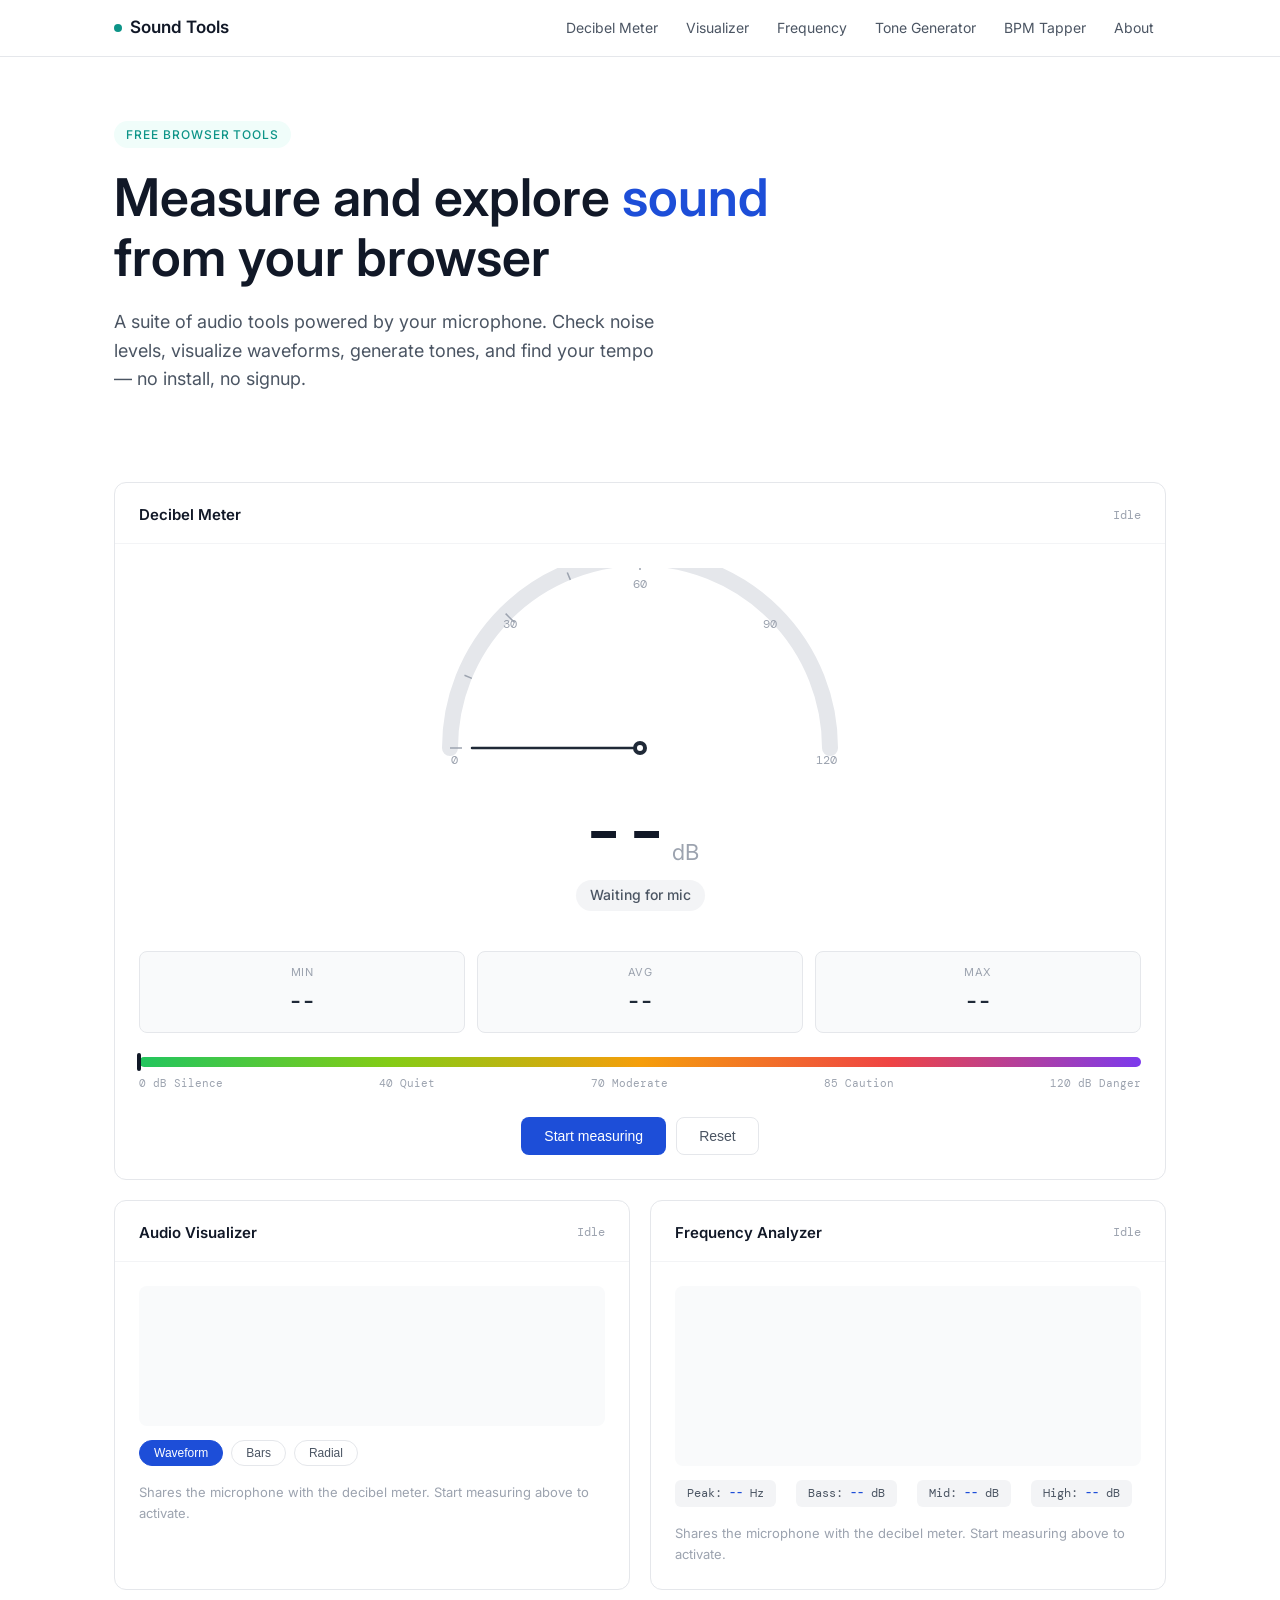
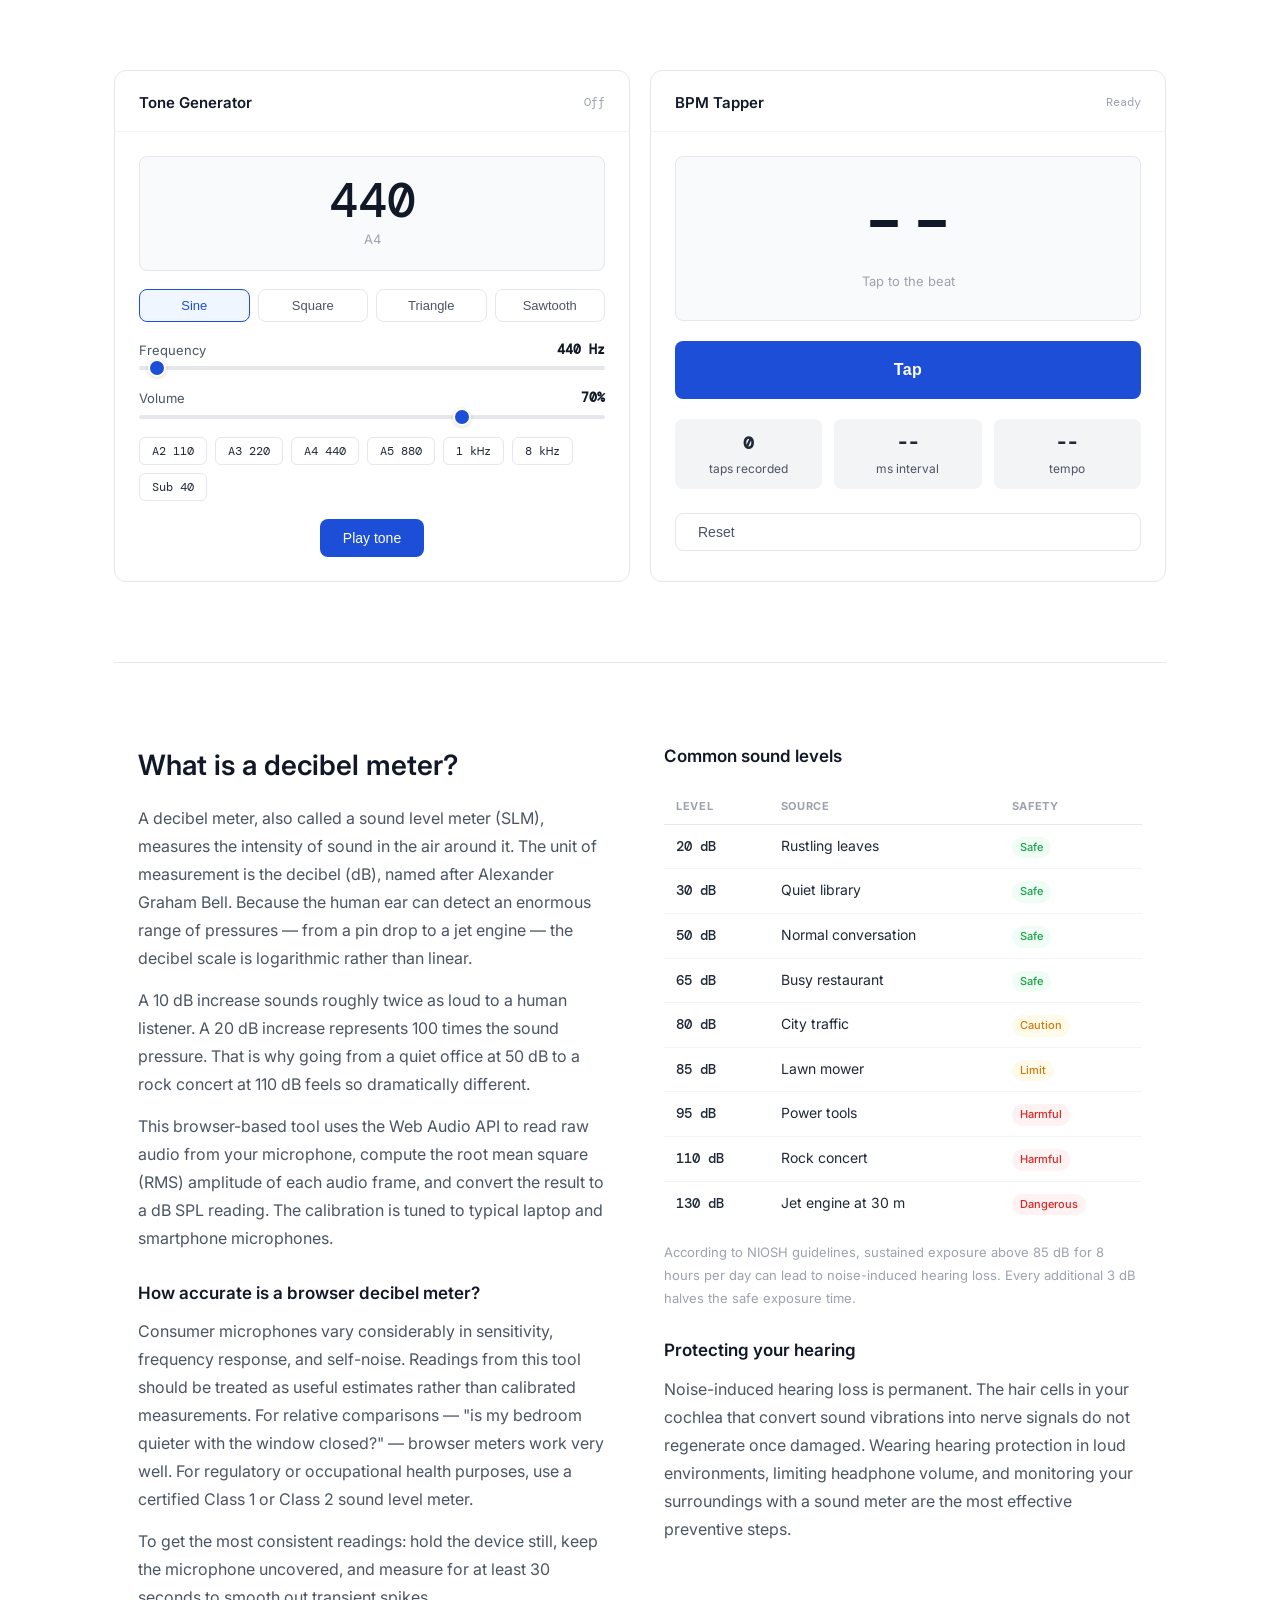
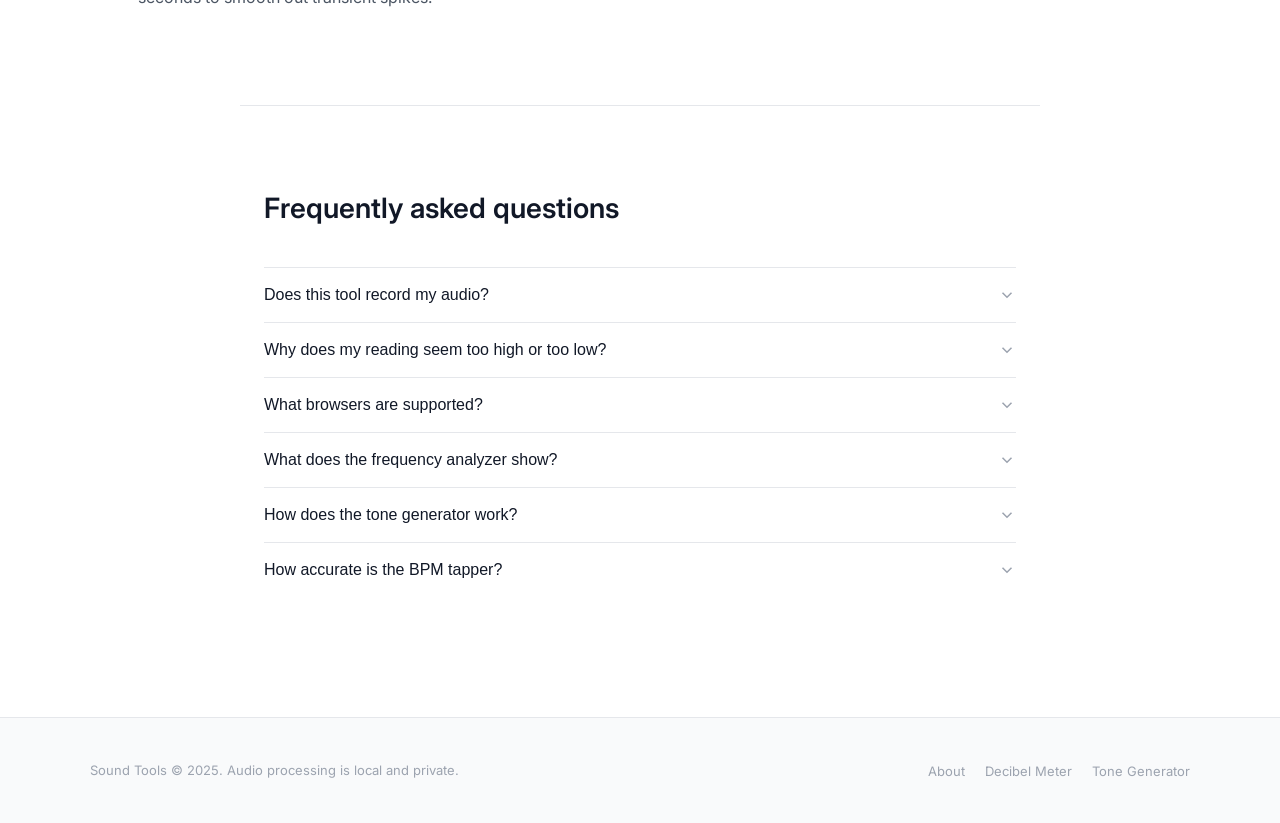
==== index.html @ 5a8cc221 "Add files via upload" ====
<!DOCTYPE html>
<html lang="en">
<head>
  <meta charset="UTF-8" />
  <meta name="viewport" content="width=device-width, initial-scale=1.0" />

  <title>Decibel Meter Online – Free Sound Level Meter & Audio Tools</title>
  <meta name="description" content="Free online decibel meter using your microphone. Measure noise levels in real time, analyze frequencies, generate tones, and tap BPM. No install required." />
  <meta name="keywords" content="decibel meter, online sound meter, db meter, noise level meter, frequency analyzer, tone generator, bpm tapper, sound level meter, audio tools, microphone meter" />
  <meta name="robots" content="index, follow" />
  <link rel="canonical" href="https://yourdomain.com/" />

  <meta property="og:type" content="website" />
  <meta property="og:url" content="https://yourdomain.com/" />
  <meta property="og:title" content="Decibel Meter Online – Free Sound Level Meter & Audio Tools" />
  <meta property="og:description" content="Measure real-time sound levels in dB, analyze frequencies, generate tones and tap BPM – all free, all in your browser." />
  <meta property="og:image" content="https://yourdomain.com/og-image.png" />

  <meta name="twitter:card" content="summary_large_image" />
  <meta name="twitter:title" content="Decibel Meter Online – Free Sound Level Meter" />
  <meta name="twitter:description" content="Real-time decibel meter, frequency analyzer, tone generator and BPM tapper. Free, no install." />
  <meta name="twitter:image" content="https://yourdomain.com/og-image.png" />

  <script type="application/ld+json">
  {
    "@context": "https://schema.org",
    "@type": "WebApplication",
    "name": "Decibel Meter Online",
    "description": "Free real-time decibel meter and audio tools for measuring sound levels, analyzing frequencies, and more.",
    "url": "https://yourdomain.com/",
    "applicationCategory": "MultimediaApplication",
    "operatingSystem": "Any",
    "offers": { "@type": "Offer", "price": "0", "priceCurrency": "USD" }
  }
  </script>

  <link rel="preconnect" href="https://fonts.googleapis.com" />
  <link rel="preconnect" href="https://fonts.gstatic.com" crossorigin />
  <link href="https://fonts.googleapis.com/css2?family=Inter:wght@400;500;600&family=DM+Mono:wght@400;500&display=swap" rel="stylesheet" />

  <style>
    *, *::before, *::after { box-sizing: border-box; margin: 0; padding: 0; }

    :root {
      --blue: #1D4ED8;
      --blue-light: #EFF6FF;
      --blue-mid: #3B82F6;
      --teal: #0D9488;
      --teal-light: #F0FDFA;
      --amber: #D97706;
      --red: #DC2626;
      --red-light: #FEF2F2;
      --green: #16A34A;
      --green-light: #F0FDF4;
      --gray-50: #F9FAFB;
      --gray-100: #F3F4F6;
      --gray-200: #E5E7EB;
      --gray-400: #9CA3AF;
      --gray-600: #4B5563;
      --gray-800: #1F2937;
      --gray-900: #111827;
      --font: 'Inter', system-ui, sans-serif;
      --mono: 'DM Mono', monospace;
      --radius: 12px;
      --radius-sm: 8px;
    }

    html { scroll-behavior: smooth; }

    body {
      font-family: var(--font);
      background: #fff;
      color: var(--gray-800);
      font-size: 16px;
      line-height: 1.6;
    }

    /* NAV */
    nav {
      position: sticky;
      top: 0;
      z-index: 100;
      background: rgba(255,255,255,0.95);
      backdrop-filter: blur(8px);
      border-bottom: 1px solid var(--gray-200);
    }
    .nav-inner {
      max-width: 1100px;
      margin: 0 auto;
      padding: 0 24px;
      height: 56px;
      display: flex;
      align-items: center;
      justify-content: space-between;
    }
    .logo {
      font-weight: 600;
      font-size: 17px;
      color: var(--gray-900);
      text-decoration: none;
      display: flex;
      align-items: center;
      gap: 8px;
    }
    .logo-dot {
      width: 8px;
      height: 8px;
      border-radius: 50%;
      background: var(--teal);
    }
    .nav-links {
      display: flex;
      gap: 4px;
      list-style: none;
    }
    .nav-links a {
      font-size: 14px;
      color: var(--gray-600);
      text-decoration: none;
      padding: 6px 12px;
      border-radius: var(--radius-sm);
      transition: background 0.15s, color 0.15s;
    }
    .nav-links a:hover { background: var(--gray-100); color: var(--gray-900); }

    /* LAYOUT */
    .page { max-width: 1100px; margin: 0 auto; padding: 0 24px; }

    /* HERO */
    .hero {
      padding: 64px 24px 48px;
      max-width: 1100px;
      margin: 0 auto;
    }
    .hero-label {
      display: inline-block;
      font-size: 12px;
      font-weight: 500;
      letter-spacing: 0.08em;
      text-transform: uppercase;
      color: var(--teal);
      background: var(--teal-light);
      padding: 4px 12px;
      border-radius: 99px;
      margin-bottom: 20px;
    }
    .hero h1 {
      font-size: clamp(32px, 5vw, 52px);
      font-weight: 600;
      color: var(--gray-900);
      line-height: 1.15;
      max-width: 700px;
      margin-bottom: 20px;
    }
    .hero h1 em {
      font-style: normal;
      color: var(--blue);
    }
    .hero-sub {
      font-size: 18px;
      color: var(--gray-600);
      max-width: 560px;
      line-height: 1.6;
      margin-bottom: 40px;
    }

    /* TOOL CARDS */
    .tools-grid {
      display: grid;
      grid-template-columns: 1fr 1fr;
      gap: 20px;
      margin-bottom: 80px;
    }
    .tool-card {
      background: #fff;
      border: 1px solid var(--gray-200);
      border-radius: var(--radius);
      overflow: hidden;
    }
    .tool-card.featured {
      grid-column: 1 / -1;
    }
    .tool-header {
      padding: 20px 24px 16px;
      border-bottom: 1px solid var(--gray-100);
      display: flex;
      align-items: center;
      justify-content: space-between;
    }
    .tool-title {
      font-size: 15px;
      font-weight: 600;
      color: var(--gray-900);
    }
    .tool-body { padding: 24px; }

    /* STATUS BADGE */
    .status-badge {
      display: flex;
      align-items: center;
      gap: 6px;
      font-size: 12px;
      color: var(--gray-400);
      font-family: var(--mono);
    }
    .status-dot {
      width: 7px;
      height: 7px;
      border-radius: 50%;
      background: var(--gray-300);
      transition: background 0.3s;
    }
    .status-dot.live { background: var(--teal); box-shadow: 0 0 0 3px rgba(13,148,136,0.15); }
    .status-text { transition: color 0.3s; }

    /* DECIBEL METER */
    .db-gauge-wrap {
      display: flex;
      flex-direction: column;
      align-items: center;
      gap: 0;
    }
    .db-gauge-svg { width: 100%; max-width: 500px; }

    .db-readout {
      text-align: center;
      margin: 12px 0 20px;
    }
    .db-number {
      font-family: var(--mono);
      font-size: 72px;
      font-weight: 500;
      color: var(--gray-900);
      line-height: 1;
      transition: color 0.3s;
    }
    .db-unit {
      font-size: 22px;
      color: var(--gray-400);
      margin-left: 4px;
    }
    .db-label-tag {
      display: inline-block;
      font-size: 14px;
      font-weight: 500;
      padding: 4px 14px;
      border-radius: 99px;
      background: var(--gray-100);
      color: var(--gray-600);
      margin-top: 8px;
      transition: background 0.3s, color 0.3s;
    }

    .db-stats {
      display: grid;
      grid-template-columns: repeat(3, 1fr);
      gap: 12px;
      margin: 20px 0;
    }
    .db-stat {
      background: var(--gray-50);
      border: 1px solid var(--gray-200);
      border-radius: var(--radius-sm);
      padding: 12px 16px;
      text-align: center;
    }
    .db-stat-label {
      font-size: 11px;
      text-transform: uppercase;
      letter-spacing: 0.06em;
      color: var(--gray-400);
      margin-bottom: 4px;
    }
    .db-stat-value {
      font-family: var(--mono);
      font-size: 22px;
      font-weight: 500;
      color: var(--gray-800);
    }

    .db-controls {
      display: flex;
      gap: 10px;
      justify-content: center;
    }

    /* BUTTONS */
    .btn {
      display: inline-flex;
      align-items: center;
      gap: 8px;
      padding: 10px 22px;
      border-radius: var(--radius-sm);
      font-size: 14px;
      font-weight: 500;
      cursor: pointer;
      border: 1px solid transparent;
      transition: all 0.15s;
      text-decoration: none;
    }
    .btn-primary {
      background: var(--blue);
      color: #fff;
    }
    .btn-primary:hover { background: #1e40af; }
    .btn-danger {
      background: var(--red);
      color: #fff;
    }
    .btn-danger:hover { background: #b91c1c; }
    .btn-ghost {
      background: transparent;
      color: var(--gray-600);
      border-color: var(--gray-200);
    }
    .btn-ghost:hover { background: var(--gray-100); }

    /* NOISE SCALE BAR */
    .scale-bar-wrap { margin-top: 24px; }
    .scale-bar {
      height: 10px;
      border-radius: 99px;
      background: linear-gradient(to right, #22c55e 0%, #84cc16 25%, #f59e0b 50%, #ef4444 75%, #7c3aed 100%);
      position: relative;
      margin-bottom: 8px;
    }
    .scale-pointer {
      position: absolute;
      top: -4px;
      width: 4px;
      height: 18px;
      background: var(--gray-900);
      border-radius: 2px;
      transform: translateX(-50%);
      transition: left 0.2s ease;
    }
    .scale-labels {
      display: flex;
      justify-content: space-between;
      font-size: 11px;
      color: var(--gray-400);
      font-family: var(--mono);
    }

    /* VISUALIZER */
    #viz-canvas {
      width: 100%;
      height: 140px;
      border-radius: var(--radius-sm);
      background: var(--gray-50);
      display: block;
    }
    .viz-controls {
      display: flex;
      gap: 8px;
      margin-top: 14px;
      flex-wrap: wrap;
    }
    .viz-btn {
      font-size: 12px;
      padding: 5px 14px;
      border-radius: 99px;
      border: 1px solid var(--gray-200);
      background: #fff;
      color: var(--gray-600);
      cursor: pointer;
      transition: all 0.15s;
    }
    .viz-btn.active, .viz-btn:hover { background: var(--blue); color: #fff; border-color: var(--blue); }

    /* FREQUENCY ANALYZER */
    #freq-canvas {
      width: 100%;
      height: 180px;
      border-radius: var(--radius-sm);
      background: var(--gray-50);
      display: block;
    }
    .freq-info {
      display: flex;
      gap: 20px;
      margin-top: 14px;
      flex-wrap: wrap;
    }
    .freq-badge {
      font-size: 12px;
      font-family: var(--mono);
      color: var(--gray-600);
      background: var(--gray-100);
      padding: 4px 12px;
      border-radius: 6px;
    }
    .freq-badge span { color: var(--blue); font-weight: 500; }

    /* TONE GENERATOR */
    .tone-layout {
      display: grid;
      gap: 18px;
    }
    .tone-display {
      text-align: center;
      padding: 20px;
      background: var(--gray-50);
      border-radius: var(--radius-sm);
      border: 1px solid var(--gray-200);
    }
    .tone-hz {
      font-family: var(--mono);
      font-size: 48px;
      font-weight: 500;
      color: var(--gray-900);
      line-height: 1;
    }
    .tone-hz-label { font-size: 13px; color: var(--gray-400); margin-top: 4px; }

    .tone-presets {
      display: flex;
      gap: 8px;
      flex-wrap: wrap;
    }
    .tone-preset {
      font-size: 12px;
      font-family: var(--mono);
      padding: 5px 12px;
      border-radius: 6px;
      border: 1px solid var(--gray-200);
      background: #fff;
      cursor: pointer;
      color: var(--gray-700);
      transition: all 0.15s;
    }
    .tone-preset:hover { border-color: var(--blue); color: var(--blue); }

    .range-group { display: flex; flex-direction: column; gap: 6px; }
    .range-label {
      display: flex;
      justify-content: space-between;
      font-size: 13px;
      color: var(--gray-600);
    }
    .range-label strong { color: var(--gray-900); font-family: var(--mono); }
    input[type="range"] {
      -webkit-appearance: none;
      width: 100%;
      height: 4px;
      border-radius: 99px;
      background: var(--gray-200);
      outline: none;
      cursor: pointer;
    }
    input[type="range"]::-webkit-slider-thumb {
      -webkit-appearance: none;
      width: 18px;
      height: 18px;
      border-radius: 50%;
      background: var(--blue);
      cursor: pointer;
      border: 2px solid #fff;
      box-shadow: 0 1px 4px rgba(0,0,0,0.15);
    }

    .waveform-pills {
      display: flex;
      gap: 8px;
    }
    .wave-pill {
      flex: 1;
      padding: 8px;
      border-radius: var(--radius-sm);
      border: 1px solid var(--gray-200);
      background: #fff;
      cursor: pointer;
      text-align: center;
      font-size: 13px;
      color: var(--gray-600);
      transition: all 0.15s;
    }
    .wave-pill.active { border-color: var(--blue); background: var(--blue-light); color: var(--blue); font-weight: 500; }
    .wave-pill:hover:not(.active) { background: var(--gray-50); }

    /* BPM TAPPER */
    .bpm-layout { display: grid; gap: 20px; }
    .bpm-big {
      text-align: center;
      padding: 28px 20px;
      background: var(--gray-50);
      border-radius: var(--radius-sm);
      border: 1px solid var(--gray-200);
    }
    .bpm-number {
      font-family: var(--mono);
      font-size: 80px;
      font-weight: 500;
      color: var(--gray-900);
      line-height: 1;
    }
    .bpm-sub { font-size: 13px; color: var(--gray-400); margin-top: 6px; }
    .bpm-tap-btn {
      width: 100%;
      padding: 20px;
      border-radius: var(--radius-sm);
      background: var(--blue);
      color: #fff;
      font-size: 16px;
      font-weight: 600;
      border: none;
      cursor: pointer;
      transition: all 0.1s;
      letter-spacing: 0.03em;
    }
    .bpm-tap-btn:active {
      transform: scale(0.98);
      background: #1e40af;
    }
    .bpm-meta {
      display: flex;
      gap: 12px;
    }
    .bpm-pill {
      flex: 1;
      background: var(--gray-100);
      border-radius: var(--radius-sm);
      padding: 10px 14px;
      text-align: center;
      font-size: 12px;
      color: var(--gray-600);
    }
    .bpm-pill strong {
      display: block;
      font-family: var(--mono);
      font-size: 18px;
      color: var(--gray-800);
      margin-bottom: 2px;
    }

    /* ABOUT SECTION */
    .about-section {
      padding: 80px 24px;
      max-width: 1100px;
      margin: 0 auto;
      border-top: 1px solid var(--gray-200);
    }
    .about-grid {
      display: grid;
      grid-template-columns: 1fr 1fr;
      gap: 48px;
      align-items: start;
    }
    .about-section h2 {
      font-size: 28px;
      font-weight: 600;
      color: var(--gray-900);
      margin-bottom: 16px;
    }
    .about-section h3 {
      font-size: 17px;
      font-weight: 600;
      color: var(--gray-900);
      margin: 28px 0 10px;
    }
    .about-section h3:first-child { margin-top: 0; }
    .about-section p {
      color: var(--gray-600);
      line-height: 1.75;
      margin-bottom: 14px;
    }

    /* NOISE TABLE */
    .noise-table {
      width: 100%;
      border-collapse: collapse;
      font-size: 14px;
      margin-top: 20px;
    }
    .noise-table th {
      text-align: left;
      font-size: 11px;
      text-transform: uppercase;
      letter-spacing: 0.06em;
      color: var(--gray-400);
      padding: 8px 12px;
      border-bottom: 1px solid var(--gray-200);
    }
    .noise-table td {
      padding: 10px 12px;
      border-bottom: 1px solid var(--gray-100);
      color: var(--gray-700);
      vertical-align: top;
    }
    .noise-table tr:last-child td { border-bottom: none; }
    .noise-db {
      font-family: var(--mono);
      font-weight: 500;
      color: var(--gray-900);
    }
    .noise-badge {
      display: inline-block;
      font-size: 11px;
      padding: 2px 8px;
      border-radius: 99px;
      font-weight: 500;
    }
    .badge-safe { background: var(--green-light); color: var(--green); }
    .badge-caution { background: #FFFBEB; color: var(--amber); }
    .badge-harmful { background: var(--red-light); color: var(--red); }

    /* FAQ */
    .faq-section {
      padding: 80px 24px;
      max-width: 800px;
      margin: 0 auto;
      border-top: 1px solid var(--gray-200);
    }
    .faq-section h2 {
      font-size: 28px;
      font-weight: 600;
      color: var(--gray-900);
      margin-bottom: 36px;
    }
    .faq-item { border-top: 1px solid var(--gray-200); }
    .faq-q {
      width: 100%;
      text-align: left;
      padding: 18px 0;
      font-size: 16px;
      font-weight: 500;
      color: var(--gray-900);
      background: none;
      border: none;
      cursor: pointer;
      display: flex;
      justify-content: space-between;
      align-items: center;
      gap: 16px;
    }
    .faq-q svg {
      flex-shrink: 0;
      transition: transform 0.2s;
      color: var(--gray-400);
    }
    .faq-item.open .faq-q svg { transform: rotate(180deg); }
    .faq-a {
      display: none;
      padding-bottom: 18px;
      color: var(--gray-600);
      line-height: 1.75;
    }
    .faq-item.open .faq-a { display: block; }

    /* FOOTER */
    footer {
      background: var(--gray-50);
      border-top: 1px solid var(--gray-200);
      padding: 40px 24px;
      margin-top: 40px;
    }
    .footer-inner {
      max-width: 1100px;
      margin: 0 auto;
      display: flex;
      justify-content: space-between;
      align-items: center;
      gap: 24px;
      flex-wrap: wrap;
    }
    .footer-copy { font-size: 13px; color: var(--gray-400); }
    .footer-links {
      display: flex;
      gap: 20px;
      list-style: none;
    }
    .footer-links a {
      font-size: 13px;
      color: var(--gray-400);
      text-decoration: none;
    }
    .footer-links a:hover { color: var(--gray-700); }

    /* RESPONSIVE */
    @media (max-width: 700px) {
      .tools-grid { grid-template-columns: 1fr; }
      .about-grid { grid-template-columns: 1fr; gap: 32px; }
      .nav-links { display: none; }
      .db-number { font-size: 56px; }
    }

    /* PERMISSION NOTICE */
    .mic-notice {
      background: var(--blue-light);
      border: 1px solid #BFDBFE;
      border-radius: var(--radius-sm);
      padding: 12px 16px;
      font-size: 13px;
      color: #1D4ED8;
      margin-bottom: 20px;
      display: none;
    }
  </style>
</head>
<body>

<nav aria-label="Site navigation">
  <div class="nav-inner">
    <a class="logo" href="/">
      <div class="logo-dot" aria-hidden="true"></div>
      Sound Tools
    </a>
    <ul class="nav-links">
      <li><a href="#decibel-meter">Decibel Meter</a></li>
      <li><a href="#visualizer">Visualizer</a></li>
      <li><a href="#frequency">Frequency</a></li>
      <li><a href="#tone-generator">Tone Generator</a></li>
      <li><a href="#bpm-tapper">BPM Tapper</a></li>
      <li><a href="#about">About</a></li>
    </ul>
  </div>
</nav>

<header class="hero">
  <div class="hero-label">Free browser tools</div>
  <h1>Measure and explore <em>sound</em> from your browser</h1>
  <p class="hero-sub">A suite of audio tools powered by your microphone. Check noise levels, visualize waveforms, generate tones, and find your tempo — no install, no signup.</p>
</header>

<main class="page">

  <!-- ===== DECIBEL METER ===== -->
  <section id="decibel-meter">
    <div class="tools-grid">
      <div class="tool-card featured">
        <div class="tool-header">
          <span class="tool-title">Decibel Meter</span>
          <div class="status-badge">
            <div class="status-dot" id="db-dot"></div>
            <span class="status-text" id="db-status-text">Idle</span>
          </div>
        </div>
        <div class="tool-body">
          <div id="mic-notice" class="mic-notice">
            Allow microphone access in your browser to start measuring. Your audio is never uploaded.
          </div>
          <div class="db-gauge-wrap">
            <svg class="db-gauge-svg" viewBox="0 0 500 220" fill="none" xmlns="http://www.w3.org/2000/svg" aria-hidden="true">
              <defs>
                <linearGradient id="arcGrad" x1="0%" y1="0%" x2="100%" y2="0%">
                  <stop offset="0%" stop-color="#22c55e"/>
                  <stop offset="35%" stop-color="#84cc16"/>
                  <stop offset="55%" stop-color="#f59e0b"/>
                  <stop offset="75%" stop-color="#ef4444"/>
                  <stop offset="100%" stop-color="#7c3aed"/>
                </linearGradient>
              </defs>
              <path d="M60,180 A190,190,0,0,1,440,180" stroke="#E5E7EB" stroke-width="16" stroke-linecap="round" fill="none"/>
              <path id="arc-fill" d="M60,180 A190,190,0,0,1,440,180" stroke="url(#arcGrad)" stroke-width="16" stroke-linecap="round" fill="none" stroke-dasharray="597" stroke-dashoffset="597"/>
              <!-- tick marks -->
              <g stroke="#9CA3AF" stroke-width="1.5">
                <line x1="60" y1="180" x2="72" y2="180" transform="rotate(-90 250 180)"/>
                <line x1="60" y1="180" x2="68" y2="180" transform="rotate(-67.5 250 180)"/>
                <line x1="60" y1="180" x2="72" y2="180" transform="rotate(-45 250 180)"/>
                <line x1="60" y1="180" x2="68" y2="180" transform="rotate(-22.5 250 180)"/>
                <line x1="60" y1="180" x2="72" y2="180" transform="rotate(0 250 180)"/>
                <line x1="60" y1="180" x2="68" y2="180" transform="rotate(22.5 250 180)"/>
                <line x1="60" y1="180" x2="72" y2="180" transform="rotate(45 250 180)"/>
                <line x1="60" y1="180" x2="68" y2="180" transform="rotate(67.5 250 180)"/>
                <line x1="60" y1="180" x2="72" y2="180" transform="rotate(90 250 180)"/>
              </g>
              <!-- dB labels -->
              <g font-size="12" fill="#9CA3AF" font-family="DM Mono, monospace" text-anchor="middle">
                <text x="64" y="196">0</text>
                <text x="120" y="60">30</text>
                <text x="250" y="20">60</text>
                <text x="380" y="60">90</text>
                <text x="436" y="196">120</text>
              </g>
              <!-- needle -->
              <g id="needle-group" transform="rotate(-90 250 180)">
                <line x1="250" y1="180" x2="250" y2="12" stroke="#1F2937" stroke-width="2.5" stroke-linecap="round"/>
                <circle cx="250" cy="180" r="7" fill="#1F2937"/>
                <circle cx="250" cy="180" r="3" fill="#fff"/>
              </g>
            </svg>

            <div class="db-readout">
              <span class="db-number" id="db-value">--</span><span class="db-unit">dB</span>
              <div><span class="db-label-tag" id="db-label">Waiting for mic</span></div>
            </div>
          </div>

          <div class="db-stats">
            <div class="db-stat">
              <div class="db-stat-label">Min</div>
              <div class="db-stat-value" id="db-min">--</div>
            </div>
            <div class="db-stat">
              <div class="db-stat-label">Avg</div>
              <div class="db-stat-value" id="db-avg">--</div>
            </div>
            <div class="db-stat">
              <div class="db-stat-label">Max</div>
              <div class="db-stat-value" id="db-max">--</div>
            </div>
          </div>

          <div class="scale-bar-wrap" aria-hidden="true">
            <div class="scale-bar">
              <div class="scale-pointer" id="scale-ptr" style="left:0%"></div>
            </div>
            <div class="scale-labels">
              <span>0 dB Silence</span>
              <span>40 Quiet</span>
              <span>70 Moderate</span>
              <span>85 Caution</span>
              <span>120 dB Danger</span>
            </div>
          </div>

          <div class="db-controls" style="margin-top: 24px;">
            <button class="btn btn-primary" id="db-start-btn" onclick="toggleMeter()">Start measuring</button>
            <button class="btn btn-ghost" id="db-reset-btn" onclick="resetMeter()">Reset</button>
          </div>

        </div>
      </div>

      <!-- ===== WAVEFORM VISUALIZER ===== -->
      <div class="tool-card" id="visualizer">
        <div class="tool-header">
          <span class="tool-title">Audio Visualizer</span>
          <div class="status-badge">
            <div class="status-dot" id="viz-dot"></div>
            <span id="viz-status-text" class="status-text">Idle</span>
          </div>
        </div>
        <div class="tool-body">
          <canvas id="viz-canvas" aria-label="Live waveform visualization"></canvas>
          <div class="viz-controls">
            <button class="viz-btn active" id="btn-wave" onclick="setVizMode('wave')">Waveform</button>
            <button class="viz-btn" id="btn-bar" onclick="setVizMode('bar')">Bars</button>
            <button class="viz-btn" id="btn-circle" onclick="setVizMode('circle')">Radial</button>
          </div>
          <div style="margin-top: 16px; font-size: 13px; color: var(--gray-400);">
            Shares the microphone with the decibel meter. Start measuring above to activate.
          </div>
        </div>
      </div>

      <!-- ===== FREQUENCY ANALYZER ===== -->
      <div class="tool-card" id="frequency">
        <div class="tool-header">
          <span class="tool-title">Frequency Analyzer</span>
          <div class="status-badge">
            <div class="status-dot" id="freq-dot"></div>
            <span class="status-text" id="freq-status">Idle</span>
          </div>
        </div>
        <div class="tool-body">
          <canvas id="freq-canvas" aria-label="Live frequency spectrum"></canvas>
          <div class="freq-info">
            <span class="freq-badge">Peak: <span id="peak-freq">--</span> Hz</span>
            <span class="freq-badge">Bass: <span id="bass-val">--</span> dB</span>
            <span class="freq-badge">Mid: <span id="mid-val">--</span> dB</span>
            <span class="freq-badge">High: <span id="high-val">--</span> dB</span>
          </div>
          <div style="margin-top: 16px; font-size: 13px; color: var(--gray-400);">
            Shares the microphone with the decibel meter. Start measuring above to activate.
          </div>
        </div>
      </div>

    </div>
  </section>

  <!-- ===== ROW: TONE + BPM ===== -->
  <div class="tools-grid" style="margin-bottom: 80px;">

    <!-- TONE GENERATOR -->
    <div class="tool-card" id="tone-generator">
      <div class="tool-header">
        <span class="tool-title">Tone Generator</span>
        <div class="status-badge">
          <div class="status-dot" id="tone-dot"></div>
          <span class="status-text" id="tone-status">Off</span>
        </div>
      </div>
      <div class="tool-body">
        <div class="tone-layout">
          <div class="tone-display">
            <div class="tone-hz" id="tone-display-hz">440</div>
            <div class="tone-hz-label" id="tone-note-name">A4</div>
          </div>

          <div class="waveform-pills">
            <button class="wave-pill active" id="wave-sine" onclick="setWave('sine')">Sine</button>
            <button class="wave-pill" id="wave-square" onclick="setWave('square')">Square</button>
            <button class="wave-pill" id="wave-triangle" onclick="setWave('triangle')">Triangle</button>
            <button class="wave-pill" id="wave-sawtooth" onclick="setWave('sawtooth')">Sawtooth</button>
          </div>

          <div class="range-group">
            <div class="range-label">
              <span>Frequency</span>
              <strong id="freq-out">440 Hz</strong>
            </div>
            <input type="range" id="freq-slider" min="20" max="20000" value="440" step="1" oninput="updateToneFreq(this.value)" />
          </div>

          <div class="range-group">
            <div class="range-label">
              <span>Volume</span>
              <strong id="vol-out">70%</strong>
            </div>
            <input type="range" id="vol-slider" min="0" max="100" value="70" step="1" oninput="updateToneVol(this.value)" />
          </div>

          <div class="tone-presets">
            <button class="tone-preset" onclick="setToneFreq(110)">A2 110</button>
            <button class="tone-preset" onclick="setToneFreq(220)">A3 220</button>
            <button class="tone-preset" onclick="setToneFreq(440)">A4 440</button>
            <button class="tone-preset" onclick="setToneFreq(880)">A5 880</button>
            <button class="tone-preset" onclick="setToneFreq(1000)">1 kHz</button>
            <button class="tone-preset" onclick="setToneFreq(8000)">8 kHz</button>
            <button class="tone-preset" onclick="setToneFreq(40)">Sub 40</button>
          </div>

          <div class="db-controls">
            <button class="btn btn-primary" id="tone-btn" onclick="toggleTone()">Play tone</button>
          </div>
        </div>
      </div>
    </div>

    <!-- BPM TAPPER -->
    <div class="tool-card" id="bpm-tapper">
      <div class="tool-header">
        <span class="tool-title">BPM Tapper</span>
        <div class="status-badge">
          <div class="status-dot" id="bpm-dot"></div>
          <span class="status-text">Ready</span>
        </div>
      </div>
      <div class="tool-body">
        <div class="bpm-layout">
          <div class="bpm-big">
            <div class="bpm-number" id="bpm-value">--</div>
            <div class="bpm-sub" id="bpm-sub">Tap to the beat</div>
          </div>

          <button class="bpm-tap-btn" id="bpm-tap" onclick="tapBPM()">
            Tap
          </button>

          <div class="bpm-meta">
            <div class="bpm-pill">
              <strong id="bpm-taps">0</strong>
              taps recorded
            </div>
            <div class="bpm-pill">
              <strong id="bpm-interval">--</strong>
              ms interval
            </div>
            <div class="bpm-pill" id="bpm-tempo-pill">
              <strong id="bpm-tempo-word">--</strong>
              tempo
            </div>
          </div>

          <button class="btn btn-ghost" onclick="resetBPM()" style="margin-top: 4px;">Reset</button>
        </div>
      </div>
    </div>

  </div>

  <!-- ===== ABOUT / CONTENT ===== -->
  <section class="about-section" id="about">
    <div class="about-grid">
      <div>
        <h2>What is a decibel meter?</h2>
        <p>A decibel meter, also called a sound level meter (SLM), measures the intensity of sound in the air around it. The unit of measurement is the decibel (dB), named after Alexander Graham Bell. Because the human ear can detect an enormous range of pressures — from a pin drop to a jet engine — the decibel scale is logarithmic rather than linear.</p>
        <p>A 10 dB increase sounds roughly twice as loud to a human listener. A 20 dB increase represents 100 times the sound pressure. That is why going from a quiet office at 50 dB to a rock concert at 110 dB feels so dramatically different.</p>
        <p>This browser-based tool uses the Web Audio API to read raw audio from your microphone, compute the root mean square (RMS) amplitude of each audio frame, and convert the result to a dB SPL reading. The calibration is tuned to typical laptop and smartphone microphones.</p>

        <h3>How accurate is a browser decibel meter?</h3>
        <p>Consumer microphones vary considerably in sensitivity, frequency response, and self-noise. Readings from this tool should be treated as useful estimates rather than calibrated measurements. For relative comparisons — "is my bedroom quieter with the window closed?" — browser meters work very well. For regulatory or occupational health purposes, use a certified Class 1 or Class 2 sound level meter.</p>
        <p>To get the most consistent readings: hold the device still, keep the microphone uncovered, and measure for at least 30 seconds to smooth out transient spikes.</p>
      </div>

      <div>
        <h3>Common sound levels</h3>
        <table class="noise-table">
          <thead>
            <tr>
              <th>Level</th>
              <th>Source</th>
              <th>Safety</th>
            </tr>
          </thead>
          <tbody>
            <tr><td class="noise-db">20 dB</td><td>Rustling leaves</td><td><span class="noise-badge badge-safe">Safe</span></td></tr>
            <tr><td class="noise-db">30 dB</td><td>Quiet library</td><td><span class="noise-badge badge-safe">Safe</span></td></tr>
            <tr><td class="noise-db">50 dB</td><td>Normal conversation</td><td><span class="noise-badge badge-safe">Safe</span></td></tr>
            <tr><td class="noise-db">65 dB</td><td>Busy restaurant</td><td><span class="noise-badge badge-safe">Safe</span></td></tr>
            <tr><td class="noise-db">80 dB</td><td>City traffic</td><td><span class="noise-badge badge-caution">Caution</span></td></tr>
            <tr><td class="noise-db">85 dB</td><td>Lawn mower</td><td><span class="noise-badge badge-caution">Limit</span></td></tr>
            <tr><td class="noise-db">95 dB</td><td>Power tools</td><td><span class="noise-badge badge-harmful">Harmful</span></td></tr>
            <tr><td class="noise-db">110 dB</td><td>Rock concert</td><td><span class="noise-badge badge-harmful">Harmful</span></td></tr>
            <tr><td class="noise-db">130 dB</td><td>Jet engine at 30 m</td><td><span class="noise-badge badge-harmful">Dangerous</span></td></tr>
          </tbody>
        </table>

        <p style="margin-top: 16px; font-size: 13px; color: var(--gray-400);">According to NIOSH guidelines, sustained exposure above 85 dB for 8 hours per day can lead to noise-induced hearing loss. Every additional 3 dB halves the safe exposure time.</p>

        <h3>Protecting your hearing</h3>
        <p>Noise-induced hearing loss is permanent. The hair cells in your cochlea that convert sound vibrations into nerve signals do not regenerate once damaged. Wearing hearing protection in loud environments, limiting headphone volume, and monitoring your surroundings with a sound meter are the most effective preventive steps.</p>
      </div>
    </div>
  </section>

  <!-- ===== FAQ ===== -->
  <section class="faq-section">
    <h2>Frequently asked questions</h2>

    <div class="faq-item">
      <button class="faq-q" onclick="toggleFaq(this)">
        Does this tool record my audio?
        <svg width="18" height="18" viewBox="0 0 24 24" fill="none" stroke="currentColor" stroke-width="2"><polyline points="6 9 12 15 18 9"/></svg>
      </button>
      <div class="faq-a">No audio is ever recorded, stored, or sent to any server. All processing happens locally in your browser. The microphone stream is read in real time to calculate dB levels and frequencies, then discarded. Only you can access your audio.</div>
    </div>

    <div class="faq-item">
      <button class="faq-q" onclick="toggleFaq(this)">
        Why does my reading seem too high or too low?
        <svg width="18" height="18" viewBox="0 0 24 24" fill="none" stroke="currentColor" stroke-width="2"><polyline points="6 9 12 15 18 9"/></svg>
      </button>
      <div class="faq-a">Consumer microphones differ in sensitivity. A laptop microphone may read 5 to 15 dB differently from a smartphone in the same room. Environmental factors — wind, room reflections, distance from the source — also shift readings. Use the tool for relative comparisons rather than absolute calibrated values.</div>
    </div>

    <div class="faq-item">
      <button class="faq-q" onclick="toggleFaq(this)">
        What browsers are supported?
        <svg width="18" height="18" viewBox="0 0 24 24" fill="none" stroke="currentColor" stroke-width="2"><polyline points="6 9 12 15 18 9"/></svg>
      </button>
      <div class="faq-a">All tools rely on the Web Audio API and the getUserMedia API. Chrome, Edge, Firefox, and Safari (14.1 and later on iOS, 14.1 and later on macOS) all support these features. The page must be served over HTTPS for microphone access to work, which is the case here.</div>
    </div>

    <div class="faq-item">
      <button class="faq-q" onclick="toggleFaq(this)">
        What does the frequency analyzer show?
        <svg width="18" height="18" viewBox="0 0 24 24" fill="none" stroke="currentColor" stroke-width="2"><polyline points="6 9 12 15 18 9"/></svg>
      </button>
      <div class="faq-a">The analyzer applies a Fast Fourier Transform (FFT) to the microphone signal and plots the energy at each frequency bin. Low frequencies (bass) appear on the left, high frequencies on the right. The peak frequency shown is the single strongest component in that moment. This is useful for identifying hum, resonance in a room, or the dominant pitch of a sound source.</div>
    </div>

    <div class="faq-item">
      <button class="faq-q" onclick="toggleFaq(this)">
        How does the tone generator work?
        <svg width="18" height="18" viewBox="0 0 24 24" fill="none" stroke="currentColor" stroke-width="2"><polyline points="6 9 12 15 18 9"/></svg>
      </button>
      <div class="faq-a">The tone generator uses the Web Audio OscillatorNode to produce a mathematically perfect waveform at the selected frequency. Sine waves are smooth and pure, square waves have a hollow electronic sound, triangle waves are softer than square, and sawtooth waves are bright and buzzy. Use it for testing speakers, checking hearing range, or tuning acoustic spaces.</div>
    </div>

    <div class="faq-item">
      <button class="faq-q" onclick="toggleFaq(this)">
        How accurate is the BPM tapper?
        <svg width="18" height="18" viewBox="0 0 24 24" fill="none" stroke="currentColor" stroke-width="2"><polyline points="6 9 12 15 18 9"/></svg>
      </button>
      <div class="faq-a">The tapper measures the average interval between your taps and converts it to beats per minute. Accuracy improves with more taps — after 4 to 6 taps you get a stable reading. Human tapping variability is usually within 2 to 3 BPM of the true tempo. For very fast tempos above 180 BPM, tap on every other beat and multiply by 2.</div>
    </div>
  </section>

</main>

<footer>
  <div class="footer-inner">
    <p class="footer-copy">Sound Tools &copy; 2025. Audio processing is local and private.</p>
    <ul class="footer-links">
      <li><a href="#about">About</a></li>
      <li><a href="#decibel-meter">Decibel Meter</a></li>
      <li><a href="#tone-generator">Tone Generator</a></li>
    </ul>
  </div>
</footer>

<script>
// ====================================================
// AUDIO CONTEXT & SHARED MIC
// ====================================================
let audioCtx = null;
let micStream = null;
let analyserNode = null;
let isRunning = false;
let animFrame = null;

// Meter state
let dbMin = Infinity, dbMax = -Infinity, dbSum = 0, dbCount = 0;
let currentDb = 0;

// Visualizer mode
let vizMode = 'wave';

async function getMicAccess() {
  try {
    micStream = await navigator.mediaDevices.getUserMedia({ audio: true, video: false });
    audioCtx = new (window.AudioContext || window.webkitAudioContext)();
    const src = audioCtx.createMediaStreamSource(micStream);
    analyserNode = audioCtx.createAnalyser();
    analyserNode.fftSize = 2048;
    analyserNode.smoothingTimeConstant = 0.6;
    src.connect(analyserNode);
    return true;
  } catch (e) {
    document.getElementById('mic-notice').style.display = 'block';
    return false;
  }
}

// ====================================================
// DECIBEL METER
// ====================================================
const NOTE_NAMES = ['C','C#','D','D#','E','F','F#','G','G#','A','A#','B'];

function dbToLabel(db) {
  if (db < 30) return { text: 'Near silence', cls: '#22c55e' };
  if (db < 50) return { text: 'Very quiet', cls: '#84cc16' };
  if (db < 65) return { text: 'Quiet', cls: '#84cc16' };
  if (db < 75) return { text: 'Moderate', cls: '#f59e0b' };
  if (db < 85) return { text: 'Loud', cls: '#f59e0b' };
  if (db < 100) return { text: 'Very loud', cls: '#ef4444' };
  return { text: 'Dangerous', cls: '#7c3aed' };
}

async function toggleMeter() {
  if (isRunning) {
    stopMeter();
    return;
  }
  if (!audioCtx) {
    const ok = await getMicAccess();
    if (!ok) return;
  }
  isRunning = true;
  document.getElementById('db-start-btn').textContent = 'Stop measuring';
  document.getElementById('db-start-btn').className = 'btn btn-danger';
  document.getElementById('db-dot').classList.add('live');
  document.getElementById('db-status-text').textContent = 'Live';
  document.getElementById('viz-dot').classList.add('live');
  document.getElementById('viz-status-text').textContent = 'Live';
  document.getElementById('freq-dot').classList.add('live');
  document.getElementById('freq-status').textContent = 'Live';
  tick();
}

function stopMeter() {
  isRunning = false;
  cancelAnimationFrame(animFrame);
  document.getElementById('db-start-btn').textContent = 'Start measuring';
  document.getElementById('db-start-btn').className = 'btn btn-primary';
  document.getElementById('db-dot').classList.remove('live');
  document.getElementById('db-status-text').textContent = 'Stopped';
  document.getElementById('viz-dot').classList.remove('live');
  document.getElementById('viz-status-text').textContent = 'Idle';
  document.getElementById('freq-dot').classList.remove('live');
  document.getElementById('freq-status').textContent = 'Idle';
}

function resetMeter() {
  dbMin = Infinity; dbMax = -Infinity; dbSum = 0; dbCount = 0;
  document.getElementById('db-min').textContent = '--';
  document.getElementById('db-avg').textContent = '--';
  document.getElementById('db-max').textContent = '--';
}

function tick() {
  animFrame = requestAnimationFrame(tick);
  const bufLen = analyserNode.fftSize;
  const buf = new Float32Array(bufLen);
  analyserNode.getFloatTimeDomainData(buf);

  // RMS to dB
  let sumSq = 0;
  for (let i = 0; i < bufLen; i++) sumSq += buf[i] * buf[i];
  const rms = Math.sqrt(sumSq / bufLen);
  const db = rms > 0 ? 20 * Math.log10(rms) + 90 : 0;
  currentDb = Math.max(0, Math.min(130, db));

  // Update stats
  dbSum += currentDb; dbCount++;
  if (currentDb < dbMin) dbMin = currentDb;
  if (currentDb > dbMax) dbMax = currentDb;

  // Display
  document.getElementById('db-value').textContent = currentDb.toFixed(1);
  document.getElementById('db-min').textContent = dbMin === Infinity ? '--' : dbMin.toFixed(1);
  document.getElementById('db-avg').textContent = dbCount > 0 ? (dbSum / dbCount).toFixed(1) : '--';
  document.getElementById('db-max').textContent = dbMax === -Infinity ? '--' : dbMax.toFixed(1);

  const lbl = dbToLabel(currentDb);
  document.getElementById('db-label').textContent = lbl.text;
  document.getElementById('db-value').style.color = lbl.cls;
  document.getElementById('db-label').style.background = lbl.cls + '18';
  document.getElementById('db-label').style.color = lbl.cls;

  // Arc fill (0-120 dB maps to 0-100%)
  const pct = Math.min(100, currentDb / 120 * 100);
  const arcLen = 597;
  document.getElementById('arc-fill').setAttribute('stroke-dashoffset', arcLen * (1 - pct / 100));

  // Needle rotation (-90 to +90 degrees)
  const angle = -90 + (pct / 100) * 180;
  document.getElementById('needle-group').setAttribute('transform', `rotate(${angle} 250 180)`);

  // Scale pointer
  document.getElementById('scale-ptr').style.left = pct + '%';

  // Draw visualizer
  drawViz();
  // Draw frequency
  drawFreq();
}

// ====================================================
// VISUALIZER
// ====================================================
function setVizMode(mode) {
  vizMode = mode;
  document.querySelectorAll('.viz-btn').forEach(b => b.classList.remove('active'));
  document.getElementById('btn-' + (mode === 'circle' ? 'circle' : mode === 'bar' ? 'bar' : 'wave')).classList.add('active');
}

function drawViz() {
  const canvas = document.getElementById('viz-canvas');
  const ctx = canvas.getContext('2d');
  const W = canvas.offsetWidth, H = canvas.offsetHeight;
  canvas.width = W; canvas.height = H;
  ctx.clearRect(0, 0, W, H);

  if (!analyserNode) return;

  if (vizMode === 'wave') {
    const buf = new Float32Array(analyserNode.fftSize);
    analyserNode.getFloatTimeDomainData(buf);
    ctx.beginPath();
    ctx.strokeStyle = '#1D4ED8';
    ctx.lineWidth = 2;
    const sliceW = W / buf.length;
    let x = 0;
    for (let i = 0; i < buf.length; i++) {
      const y = (buf[i] * 0.5 + 0.5) * H;
      i === 0 ? ctx.moveTo(x, y) : ctx.lineTo(x, y);
      x += sliceW;
    }
    ctx.stroke();
  } else if (vizMode === 'bar') {
    const bufLen = analyserNode.frequencyBinCount;
    const buf = new Uint8Array(bufLen);
    analyserNode.getByteFrequencyData(buf);
    const bars = 64;
    const step = Math.floor(bufLen / bars);
    const bw = W / bars - 1;
    for (let i = 0; i < bars; i++) {
      const val = buf[i * step] / 255;
      const h = val * H;
      const hue = 220 - val * 140;
      ctx.fillStyle = `hsl(${hue}, 80%, 55%)`;
      ctx.fillRect(i * (bw + 1), H - h, bw, h);
    }
  } else {
    const bufLen = analyserNode.frequencyBinCount;
    const buf = new Uint8Array(bufLen);
    analyserNode.getByteFrequencyData(buf);
    const cx = W / 2, cy = H / 2;
    const r0 = Math.min(W, H) * 0.22;
    const bars = 80;
    const step = Math.floor(bufLen / bars);
    for (let i = 0; i < bars; i++) {
      const val = buf[i * step] / 255;
      const angle = (i / bars) * Math.PI * 2 - Math.PI / 2;
      const len = val * r0;
      const x1 = cx + Math.cos(angle) * r0;
      const y1 = cy + Math.sin(angle) * r0;
      const x2 = cx + Math.cos(angle) * (r0 + len);
      const y2 = cy + Math.sin(angle) * (r0 + len);
      ctx.beginPath();
      ctx.strokeStyle = `hsl(${220 - val * 120}, 70%, 55%)`;
      ctx.lineWidth = 2;
      ctx.moveTo(x1, y1);
      ctx.lineTo(x2, y2);
      ctx.stroke();
    }
  }
}

// ====================================================
// FREQUENCY ANALYZER
// ====================================================
function drawFreq() {
  const canvas = document.getElementById('freq-canvas');
  const ctx = canvas.getContext('2d');
  const W = canvas.offsetWidth, H = canvas.offsetHeight;
  canvas.width = W; canvas.height = H;
  ctx.clearRect(0, 0, W, H);

  if (!analyserNode) return;

  const bufLen = analyserNode.frequencyBinCount;
  const buf = new Uint8Array(bufLen);
  analyserNode.getByteFrequencyData(buf);

  const sampleRate = audioCtx.sampleRate;
  const binHz = sampleRate / analyserNode.fftSize;

  // Draw bars
  let peakIdx = 0, peakVal = 0;
  let bassSum = 0, midSum = 0, highSum = 0;
  let bassCount = 0, midCount = 0, highCount = 0;

  const displayBins = Math.min(bufLen, Math.floor(20000 / binHz));
  const bw = W / displayBins;

  for (let i = 0; i < displayBins; i++) {
    const v = buf[i] / 255;
    const h = v * (H - 20);
    const freqHz = i * binHz;
    const hue = freqHz < 300 ? 10 : freqHz < 3000 ? 200 : 280;
    ctx.fillStyle = `hsla(${hue}, 70%, 55%, 0.85)`;
    ctx.fillRect(i * bw, H - h, Math.max(1, bw - 0.5), h);

    if (buf[i] > peakVal) { peakVal = buf[i]; peakIdx = i; }
    if (freqHz < 300) { bassSum += buf[i]; bassCount++; }
    else if (freqHz < 3000) { midSum += buf[i]; midCount++; }
    else { highSum += buf[i]; highCount++; }
  }

  // Frequency axis labels
  ctx.fillStyle = '#9CA3AF';
  ctx.font = '10px DM Mono, monospace';
  const freqMarks = [100, 500, 1000, 4000, 10000, 20000];
  freqMarks.forEach(hz => {
    const binIdx = hz / binHz;
    if (binIdx < displayBins) {
      const x = (binIdx / displayBins) * W;
      ctx.fillText(hz >= 1000 ? (hz / 1000) + 'k' : hz + '', x + 2, H - 3);
    }
  });

  // Update badges
  const peakHz = Math.round(peakIdx * binHz);
  document.getElementById('peak-freq').textContent = peakHz < 1000 ? peakHz : (peakHz / 1000).toFixed(1) + 'k';
  const toDb = v => v > 0 ? (20 * Math.log10(v / 255) + 0).toFixed(0) : '--';
  document.getElementById('bass-val').textContent = bassCount ? toDb(bassSum / bassCount) : '--';
  document.getElementById('mid-val').textContent = midCount ? toDb(midSum / midCount) : '--';
  document.getElementById('high-val').textContent = highCount ? toDb(highSum / highCount) : '--';
}

// ====================================================
// TONE GENERATOR
// ====================================================
let toneOsc = null;
let toneGain = null;
let toneAudioCtx = null;
let toneWave = 'sine';
let toneFreq = 440;
let toneVol = 0.7;
let tonePlaying = false;

const NOTE_TABLE = ['C','C#','D','D#','E','F','F#','G','G#','A','A#','B'];
function freqToNote(f) {
  const n = 12 * Math.log2(f / 440) + 69;
  const octave = Math.floor(n / 12) - 1;
  const note = NOTE_TABLE[Math.round(n) % 12];
  return note + octave;
}

function setWave(wave) {
  toneWave = wave;
  document.querySelectorAll('.wave-pill').forEach(b => b.classList.remove('active'));
  document.getElementById('wave-' + wave).classList.add('active');
  if (toneOsc) { toneOsc.type = wave; }
}

function updateToneFreq(val) {
  toneFreq = parseInt(val);
  document.getElementById('freq-out').textContent = toneFreq >= 1000 ? (toneFreq / 1000).toFixed(2) + ' kHz' : toneFreq + ' Hz';
  document.getElementById('tone-display-hz').textContent = toneFreq >= 1000 ? (toneFreq / 1000).toFixed(1) + 'k' : toneFreq;
  document.getElementById('tone-note-name').textContent = freqToNote(toneFreq);
  if (toneOsc) toneOsc.frequency.value = toneFreq;
}

function updateToneVol(val) {
  toneVol = val / 100;
  document.getElementById('vol-out').textContent = val + '%';
  if (toneGain) toneGain.gain.value = toneVol;
}

function setToneFreq(hz) {
  document.getElementById('freq-slider').value = hz;
  updateToneFreq(hz);
}

function toggleTone() {
  if (tonePlaying) {
    toneOsc.stop();
    toneOsc = null;
    toneGain = null;
    tonePlaying = false;
    document.getElementById('tone-btn').textContent = 'Play tone';
    document.getElementById('tone-btn').className = 'btn btn-primary';
    document.getElementById('tone-dot').classList.remove('live');
    document.getElementById('tone-status').textContent = 'Off';
  } else {
    toneAudioCtx = new (window.AudioContext || window.webkitAudioContext)();
    toneGain = toneAudioCtx.createGain();
    toneGain.gain.value = toneVol;
    toneOsc = toneAudioCtx.createOscillator();
    toneOsc.type = toneWave;
    toneOsc.frequency.value = toneFreq;
    toneOsc.connect(toneGain);
    toneGain.connect(toneAudioCtx.destination);
    toneOsc.start();
    tonePlaying = true;
    document.getElementById('tone-btn').textContent = 'Stop tone';
    document.getElementById('tone-btn').className = 'btn btn-danger';
    document.getElementById('tone-dot').classList.add('live');
    document.getElementById('tone-status').textContent = 'Playing';
  }
}

// ====================================================
// BPM TAPPER
// ====================================================
let bpmTaps = [];
const TEMPO_WORDS = [[40,'Grave'],[60,'Largo'],[66,'Larghetto'],[76,'Adagio'],[108,'Andante'],[120,'Moderato'],[156,'Allegro'],[176,'Vivace'],[200,'Presto'],[220,'Prestissimo']];

function tapBPM() {
  const now = performance.now();
  bpmTaps.push(now);
  if (bpmTaps.length > 16) bpmTaps.shift();

  document.getElementById('bpm-taps').textContent = bpmTaps.length;
  document.getElementById('bpm-dot').classList.add('live');

  if (bpmTaps.length < 2) {
    document.getElementById('bpm-value').textContent = '--';
    document.getElementById('bpm-sub').textContent = 'Keep tapping...';
    return;
  }

  const intervals = [];
  for (let i = 1; i < bpmTaps.length; i++) intervals.push(bpmTaps[i] - bpmTaps[i-1]);
  const avg = intervals.reduce((a, b) => a + b, 0) / intervals.length;
  const bpm = Math.round(60000 / avg);

  document.getElementById('bpm-value').textContent = bpm;
  document.getElementById('bpm-interval').textContent = Math.round(avg);
  document.getElementById('bpm-sub').textContent = bpmTaps.length + ' taps recorded';

  let word = 'Unknown';
  for (const [limit, name] of TEMPO_WORDS) {
    if (bpm <= limit) { word = name; break; }
    word = 'Prestissimo';
  }
  document.getElementById('bpm-tempo-word').textContent = word;
}

function resetBPM() {
  bpmTaps = [];
  document.getElementById('bpm-value').textContent = '--';
  document.getElementById('bpm-taps').textContent = '0';
  document.getElementById('bpm-interval').textContent = '--';
  document.getElementById('bpm-tempo-word').textContent = '--';
  document.getElementById('bpm-sub').textContent = 'Tap to the beat';
  document.getElementById('bpm-dot').classList.remove('live');
}

// Keyboard shortcut for BPM
document.addEventListener('keydown', (e) => {
  if (e.code === 'Space' && document.activeElement.tagName !== 'INPUT') {
    e.preventDefault();
    tapBPM();
  }
});

// ====================================================
// FAQ
// ====================================================
function toggleFaq(btn) {
  const item = btn.parentElement;
  item.classList.toggle('open');
}
</script>

</body>
</html>
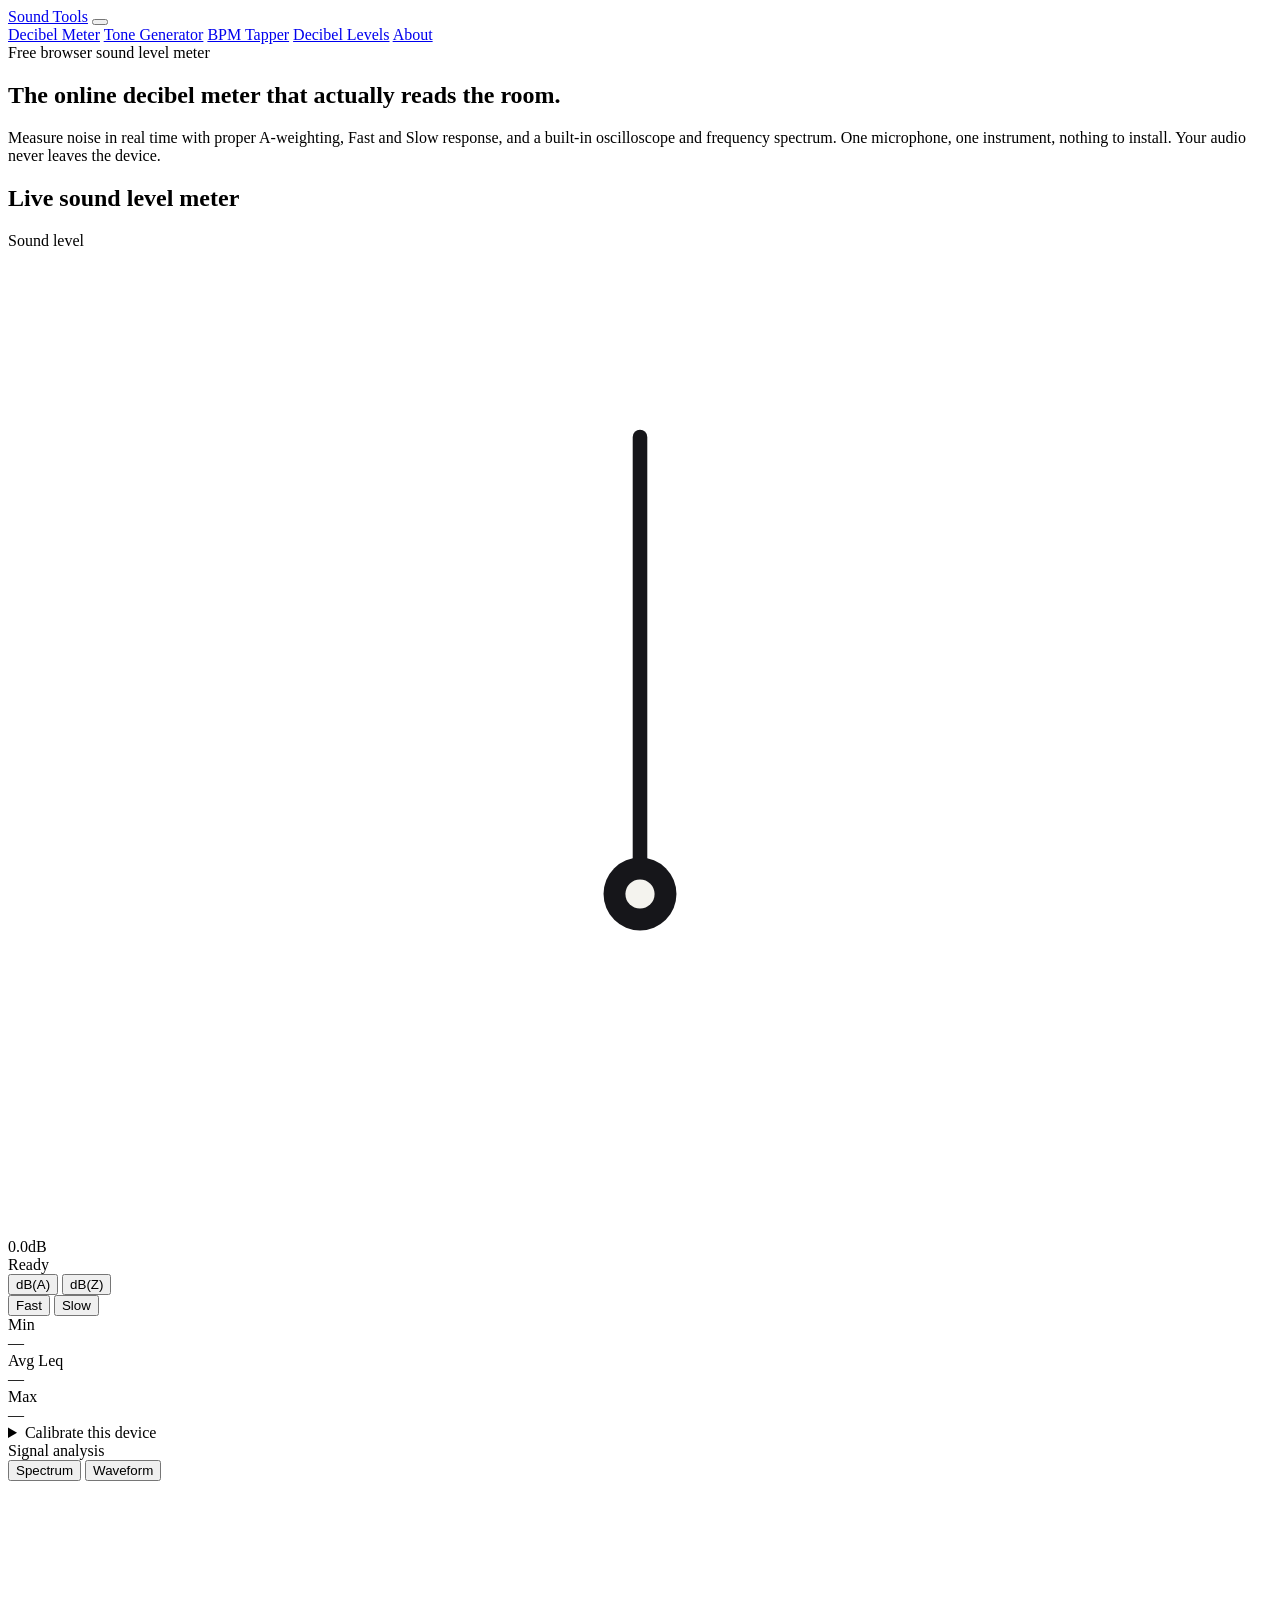
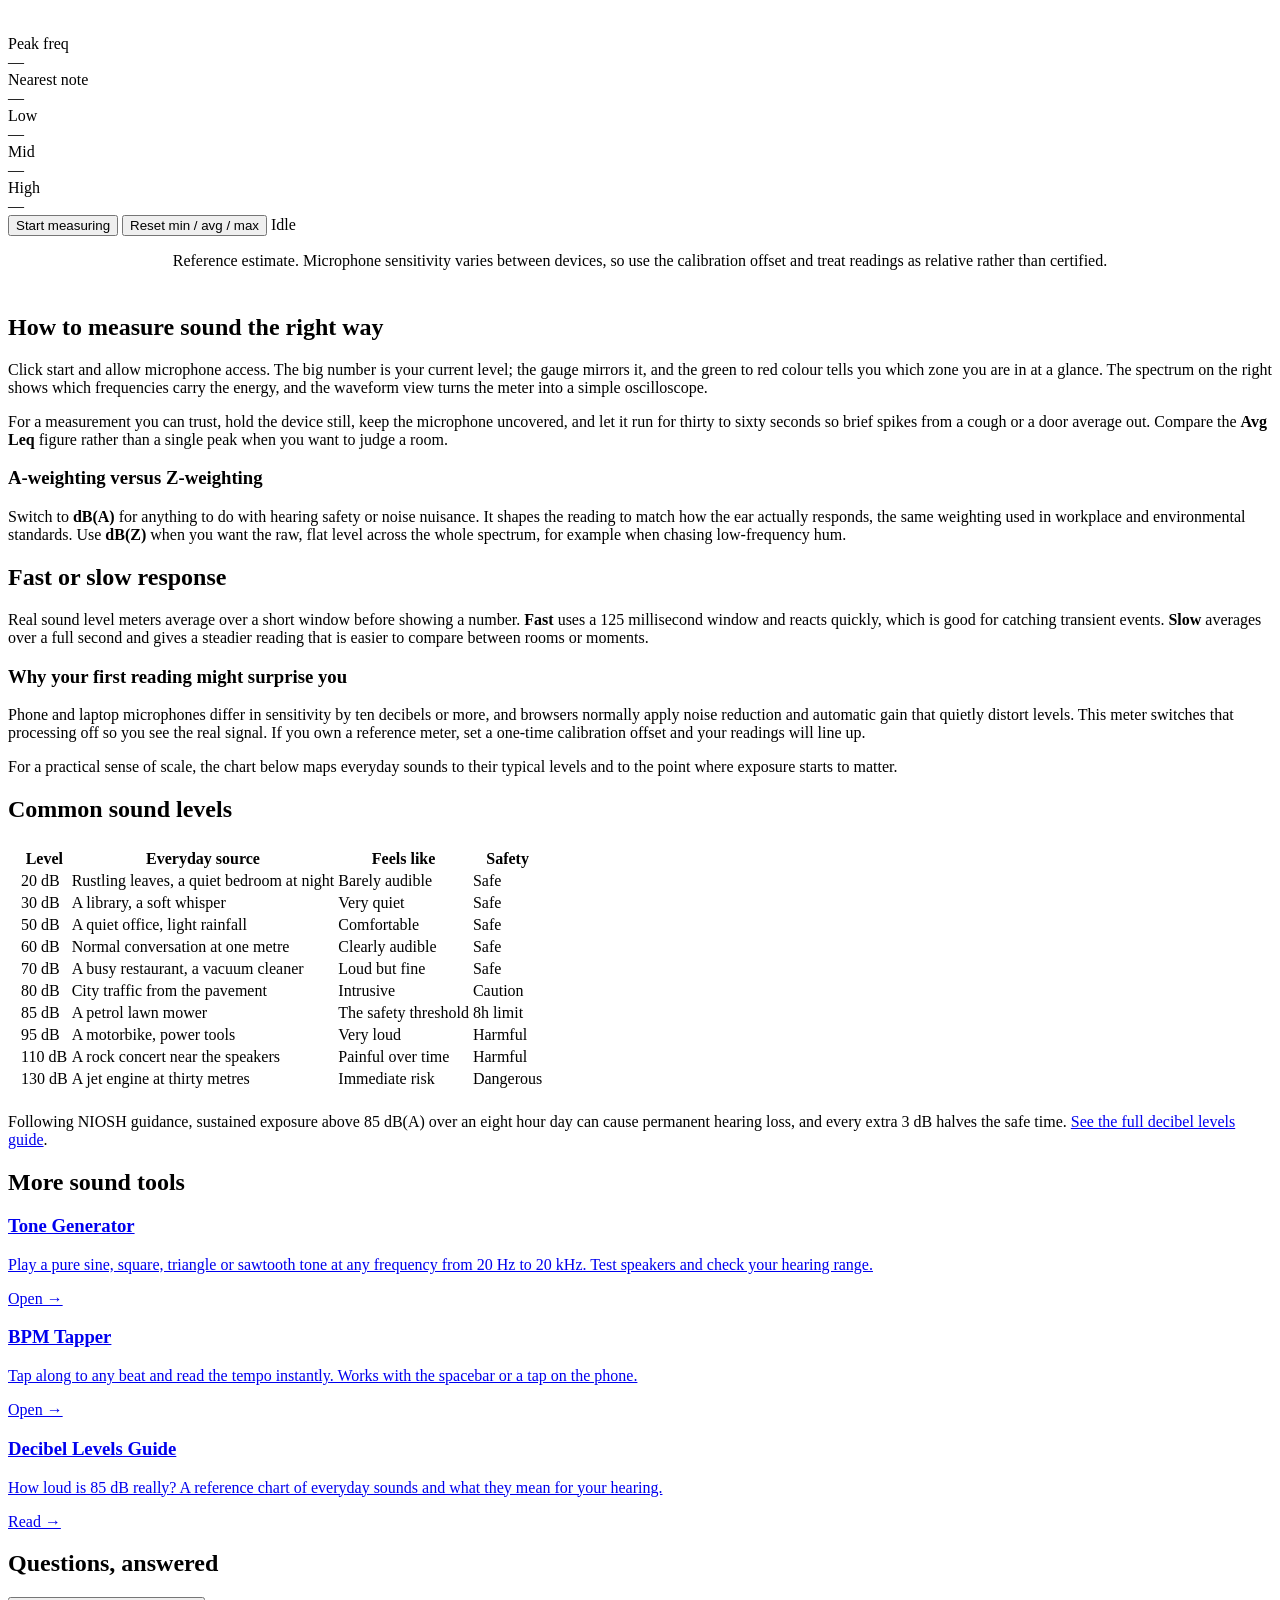
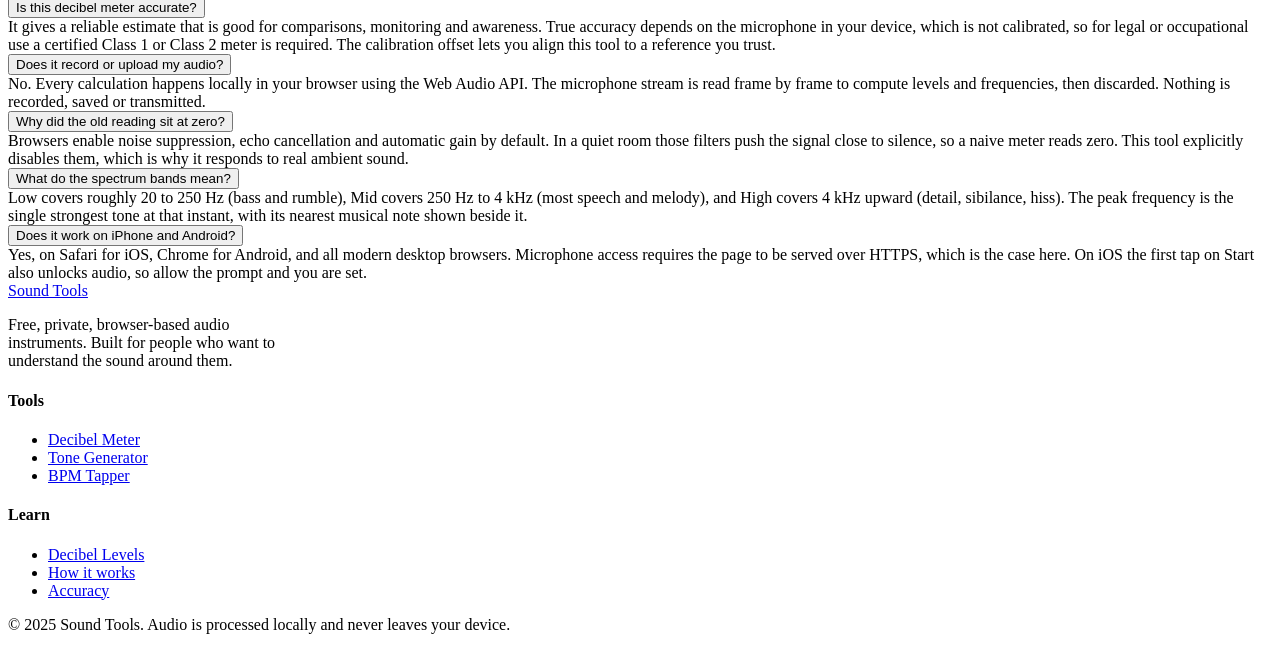
==== commit 249c5bb2: "Add files via upload" ====
--- a/index.html
+++ b/index.html
@@ -1,1494 +1,287 @@
 <!DOCTYPE html>
 <html lang="en">
 <head>
-  <meta charset="UTF-8" />
-  <meta name="viewport" content="width=device-width, initial-scale=1.0" />
-
-  <title>Decibel Meter Online – Free Sound Level Meter & Audio Tools</title>
-  <meta name="description" content="Free online decibel meter using your microphone. Measure noise levels in real time, analyze frequencies, generate tones, and tap BPM. No install required." />
-  <meta name="keywords" content="decibel meter, online sound meter, db meter, noise level meter, frequency analyzer, tone generator, bpm tapper, sound level meter, audio tools, microphone meter" />
-  <meta name="robots" content="index, follow" />
-  <link rel="canonical" href="https://yourdomain.com/" />
-
-  <meta property="og:type" content="website" />
-  <meta property="og:url" content="https://yourdomain.com/" />
-  <meta property="og:title" content="Decibel Meter Online – Free Sound Level Meter & Audio Tools" />
-  <meta property="og:description" content="Measure real-time sound levels in dB, analyze frequencies, generate tones and tap BPM – all free, all in your browser." />
-  <meta property="og:image" content="https://yourdomain.com/og-image.png" />
-
-  <meta name="twitter:card" content="summary_large_image" />
-  <meta name="twitter:title" content="Decibel Meter Online – Free Sound Level Meter" />
-  <meta name="twitter:description" content="Real-time decibel meter, frequency analyzer, tone generator and BPM tapper. Free, no install." />
-  <meta name="twitter:image" content="https://yourdomain.com/og-image.png" />
-
-  <script type="application/ld+json">
-  {
-    "@context": "https://schema.org",
-    "@type": "WebApplication",
-    "name": "Decibel Meter Online",
-    "description": "Free real-time decibel meter and audio tools for measuring sound levels, analyzing frequencies, and more.",
-    "url": "https://yourdomain.com/",
-    "applicationCategory": "MultimediaApplication",
-    "operatingSystem": "Any",
-    "offers": { "@type": "Offer", "price": "0", "priceCurrency": "USD" }
-  }
-  </script>
-
-  <link rel="preconnect" href="https://fonts.googleapis.com" />
-  <link rel="preconnect" href="https://fonts.gstatic.com" crossorigin />
-  <link href="https://fonts.googleapis.com/css2?family=Inter:wght@400;500;600&family=DM+Mono:wght@400;500&display=swap" rel="stylesheet" />
-
-  <style>
-    *, *::before, *::after { box-sizing: border-box; margin: 0; padding: 0; }
-
-    :root {
-      --blue: #1D4ED8;
-      --blue-light: #EFF6FF;
-      --blue-mid: #3B82F6;
-      --teal: #0D9488;
-      --teal-light: #F0FDFA;
-      --amber: #D97706;
-      --red: #DC2626;
-      --red-light: #FEF2F2;
-      --green: #16A34A;
-      --green-light: #F0FDF4;
-      --gray-50: #F9FAFB;
-      --gray-100: #F3F4F6;
-      --gray-200: #E5E7EB;
-      --gray-400: #9CA3AF;
-      --gray-600: #4B5563;
-      --gray-800: #1F2937;
-      --gray-900: #111827;
-      --font: 'Inter', system-ui, sans-serif;
-      --mono: 'DM Mono', monospace;
-      --radius: 12px;
-      --radius-sm: 8px;
-    }
-
-    html { scroll-behavior: smooth; }
-
-    body {
-      font-family: var(--font);
-      background: #fff;
-      color: var(--gray-800);
-      font-size: 16px;
-      line-height: 1.6;
-    }
-
-    /* NAV */
-    nav {
-      position: sticky;
-      top: 0;
-      z-index: 100;
-      background: rgba(255,255,255,0.95);
-      backdrop-filter: blur(8px);
-      border-bottom: 1px solid var(--gray-200);
-    }
-    .nav-inner {
-      max-width: 1100px;
-      margin: 0 auto;
-      padding: 0 24px;
-      height: 56px;
-      display: flex;
-      align-items: center;
-      justify-content: space-between;
-    }
-    .logo {
-      font-weight: 600;
-      font-size: 17px;
-      color: var(--gray-900);
-      text-decoration: none;
-      display: flex;
-      align-items: center;
-      gap: 8px;
-    }
-    .logo-dot {
-      width: 8px;
-      height: 8px;
-      border-radius: 50%;
-      background: var(--teal);
-    }
-    .nav-links {
-      display: flex;
-      gap: 4px;
-      list-style: none;
-    }
-    .nav-links a {
-      font-size: 14px;
-      color: var(--gray-600);
-      text-decoration: none;
-      padding: 6px 12px;
-      border-radius: var(--radius-sm);
-      transition: background 0.15s, color 0.15s;
-    }
-    .nav-links a:hover { background: var(--gray-100); color: var(--gray-900); }
-
-    /* LAYOUT */
-    .page { max-width: 1100px; margin: 0 auto; padding: 0 24px; }
-
-    /* HERO */
-    .hero {
-      padding: 64px 24px 48px;
-      max-width: 1100px;
-      margin: 0 auto;
-    }
-    .hero-label {
-      display: inline-block;
-      font-size: 12px;
-      font-weight: 500;
-      letter-spacing: 0.08em;
-      text-transform: uppercase;
-      color: var(--teal);
-      background: var(--teal-light);
-      padding: 4px 12px;
-      border-radius: 99px;
-      margin-bottom: 20px;
-    }
-    .hero h1 {
-      font-size: clamp(32px, 5vw, 52px);
-      font-weight: 600;
-      color: var(--gray-900);
-      line-height: 1.15;
-      max-width: 700px;
-      margin-bottom: 20px;
-    }
-    .hero h1 em {
-      font-style: normal;
-      color: var(--blue);
-    }
-    .hero-sub {
-      font-size: 18px;
-      color: var(--gray-600);
-      max-width: 560px;
-      line-height: 1.6;
-      margin-bottom: 40px;
-    }
-
-    /* TOOL CARDS */
-    .tools-grid {
-      display: grid;
-      grid-template-columns: 1fr 1fr;
-      gap: 20px;
-      margin-bottom: 80px;
-    }
-    .tool-card {
-      background: #fff;
-      border: 1px solid var(--gray-200);
-      border-radius: var(--radius);
-      overflow: hidden;
-    }
-    .tool-card.featured {
-      grid-column: 1 / -1;
-    }
-    .tool-header {
-      padding: 20px 24px 16px;
-      border-bottom: 1px solid var(--gray-100);
-      display: flex;
-      align-items: center;
-      justify-content: space-between;
-    }
-    .tool-title {
-      font-size: 15px;
-      font-weight: 600;
-      color: var(--gray-900);
-    }
-    .tool-body { padding: 24px; }
-
-    /* STATUS BADGE */
-    .status-badge {
-      display: flex;
-      align-items: center;
-      gap: 6px;
-      font-size: 12px;
-      color: var(--gray-400);
-      font-family: var(--mono);
-    }
-    .status-dot {
-      width: 7px;
-      height: 7px;
-      border-radius: 50%;
-      background: var(--gray-300);
-      transition: background 0.3s;
-    }
-    .status-dot.live { background: var(--teal); box-shadow: 0 0 0 3px rgba(13,148,136,0.15); }
-    .status-text { transition: color 0.3s; }
-
-    /* DECIBEL METER */
-    .db-gauge-wrap {
-      display: flex;
-      flex-direction: column;
-      align-items: center;
-      gap: 0;
-    }
-    .db-gauge-svg { width: 100%; max-width: 500px; }
-
-    .db-readout {
-      text-align: center;
-      margin: 12px 0 20px;
-    }
-    .db-number {
-      font-family: var(--mono);
-      font-size: 72px;
-      font-weight: 500;
-      color: var(--gray-900);
-      line-height: 1;
-      transition: color 0.3s;
-    }
-    .db-unit {
-      font-size: 22px;
-      color: var(--gray-400);
-      margin-left: 4px;
-    }
-    .db-label-tag {
-      display: inline-block;
-      font-size: 14px;
-      font-weight: 500;
-      padding: 4px 14px;
-      border-radius: 99px;
-      background: var(--gray-100);
-      color: var(--gray-600);
-      margin-top: 8px;
-      transition: background 0.3s, color 0.3s;
-    }
-
-    .db-stats {
-      display: grid;
-      grid-template-columns: repeat(3, 1fr);
-      gap: 12px;
-      margin: 20px 0;
-    }
-    .db-stat {
-      background: var(--gray-50);
-      border: 1px solid var(--gray-200);
-      border-radius: var(--radius-sm);
-      padding: 12px 16px;
-      text-align: center;
-    }
-    .db-stat-label {
-      font-size: 11px;
-      text-transform: uppercase;
-      letter-spacing: 0.06em;
-      color: var(--gray-400);
-      margin-bottom: 4px;
-    }
-    .db-stat-value {
-      font-family: var(--mono);
-      font-size: 22px;
-      font-weight: 500;
-      color: var(--gray-800);
-    }
-
-    .db-controls {
-      display: flex;
-      gap: 10px;
-      justify-content: center;
-    }
-
-    /* BUTTONS */
-    .btn {
-      display: inline-flex;
-      align-items: center;
-      gap: 8px;
-      padding: 10px 22px;
-      border-radius: var(--radius-sm);
-      font-size: 14px;
-      font-weight: 500;
-      cursor: pointer;
-      border: 1px solid transparent;
-      transition: all 0.15s;
-      text-decoration: none;
-    }
-    .btn-primary {
-      background: var(--blue);
-      color: #fff;
-    }
-    .btn-primary:hover { background: #1e40af; }
-    .btn-danger {
-      background: var(--red);
-      color: #fff;
-    }
-    .btn-danger:hover { background: #b91c1c; }
-    .btn-ghost {
-      background: transparent;
-      color: var(--gray-600);
-      border-color: var(--gray-200);
-    }
-    .btn-ghost:hover { background: var(--gray-100); }
-
-    /* NOISE SCALE BAR */
-    .scale-bar-wrap { margin-top: 24px; }
-    .scale-bar {
-      height: 10px;
-      border-radius: 99px;
-      background: linear-gradient(to right, #22c55e 0%, #84cc16 25%, #f59e0b 50%, #ef4444 75%, #7c3aed 100%);
-      position: relative;
-      margin-bottom: 8px;
-    }
-    .scale-pointer {
-      position: absolute;
-      top: -4px;
-      width: 4px;
-      height: 18px;
-      background: var(--gray-900);
-      border-radius: 2px;
-      transform: translateX(-50%);
-      transition: left 0.2s ease;
-    }
-    .scale-labels {
-      display: flex;
-      justify-content: space-between;
-      font-size: 11px;
-      color: var(--gray-400);
-      font-family: var(--mono);
-    }
-
-    /* VISUALIZER */
-    #viz-canvas {
-      width: 100%;
-      height: 140px;
-      border-radius: var(--radius-sm);
-      background: var(--gray-50);
-      display: block;
-    }
-    .viz-controls {
-      display: flex;
-      gap: 8px;
-      margin-top: 14px;
-      flex-wrap: wrap;
-    }
-    .viz-btn {
-      font-size: 12px;
-      padding: 5px 14px;
-      border-radius: 99px;
-      border: 1px solid var(--gray-200);
-      background: #fff;
-      color: var(--gray-600);
-      cursor: pointer;
-      transition: all 0.15s;
-    }
-    .viz-btn.active, .viz-btn:hover { background: var(--blue); color: #fff; border-color: var(--blue); }
-
-    /* FREQUENCY ANALYZER */
-    #freq-canvas {
-      width: 100%;
-      height: 180px;
-      border-radius: var(--radius-sm);
-      background: var(--gray-50);
-      display: block;
-    }
-    .freq-info {
-      display: flex;
-      gap: 20px;
-      margin-top: 14px;
-      flex-wrap: wrap;
-    }
-    .freq-badge {
-      font-size: 12px;
-      font-family: var(--mono);
-      color: var(--gray-600);
-      background: var(--gray-100);
-      padding: 4px 12px;
-      border-radius: 6px;
-    }
-    .freq-badge span { color: var(--blue); font-weight: 500; }
-
-    /* TONE GENERATOR */
-    .tone-layout {
-      display: grid;
-      gap: 18px;
-    }
-    .tone-display {
-      text-align: center;
-      padding: 20px;
-      background: var(--gray-50);
-      border-radius: var(--radius-sm);
-      border: 1px solid var(--gray-200);
-    }
-    .tone-hz {
-      font-family: var(--mono);
-      font-size: 48px;
-      font-weight: 500;
-      color: var(--gray-900);
-      line-height: 1;
-    }
-    .tone-hz-label { font-size: 13px; color: var(--gray-400); margin-top: 4px; }
-
-    .tone-presets {
-      display: flex;
-      gap: 8px;
-      flex-wrap: wrap;
-    }
-    .tone-preset {
-      font-size: 12px;
-      font-family: var(--mono);
-      padding: 5px 12px;
-      border-radius: 6px;
-      border: 1px solid var(--gray-200);
-      background: #fff;
-      cursor: pointer;
-      color: var(--gray-700);
-      transition: all 0.15s;
-    }
-    .tone-preset:hover { border-color: var(--blue); color: var(--blue); }
-
-    .range-group { display: flex; flex-direction: column; gap: 6px; }
-    .range-label {
-      display: flex;
-      justify-content: space-between;
-      font-size: 13px;
-      color: var(--gray-600);
-    }
-    .range-label strong { color: var(--gray-900); font-family: var(--mono); }
-    input[type="range"] {
-      -webkit-appearance: none;
-      width: 100%;
-      height: 4px;
-      border-radius: 99px;
-      background: var(--gray-200);
-      outline: none;
-      cursor: pointer;
-    }
-    input[type="range"]::-webkit-slider-thumb {
-      -webkit-appearance: none;
-      width: 18px;
-      height: 18px;
-      border-radius: 50%;
-      background: var(--blue);
-      cursor: pointer;
-      border: 2px solid #fff;
-      box-shadow: 0 1px 4px rgba(0,0,0,0.15);
-    }
-
-    .waveform-pills {
-      display: flex;
-      gap: 8px;
-    }
-    .wave-pill {
-      flex: 1;
-      padding: 8px;
-      border-radius: var(--radius-sm);
-      border: 1px solid var(--gray-200);
-      background: #fff;
-      cursor: pointer;
-      text-align: center;
-      font-size: 13px;
-      color: var(--gray-600);
-      transition: all 0.15s;
-    }
-    .wave-pill.active { border-color: var(--blue); background: var(--blue-light); color: var(--blue); font-weight: 500; }
-    .wave-pill:hover:not(.active) { background: var(--gray-50); }
-
-    /* BPM TAPPER */
-    .bpm-layout { display: grid; gap: 20px; }
-    .bpm-big {
-      text-align: center;
-      padding: 28px 20px;
-      background: var(--gray-50);
-      border-radius: var(--radius-sm);
-      border: 1px solid var(--gray-200);
-    }
-    .bpm-number {
-      font-family: var(--mono);
-      font-size: 80px;
-      font-weight: 500;
-      color: var(--gray-900);
-      line-height: 1;
-    }
-    .bpm-sub { font-size: 13px; color: var(--gray-400); margin-top: 6px; }
-    .bpm-tap-btn {
-      width: 100%;
-      padding: 20px;
-      border-radius: var(--radius-sm);
-      background: var(--blue);
-      color: #fff;
-      font-size: 16px;
-      font-weight: 600;
-      border: none;
-      cursor: pointer;
-      transition: all 0.1s;
-      letter-spacing: 0.03em;
-    }
-    .bpm-tap-btn:active {
-      transform: scale(0.98);
-      background: #1e40af;
-    }
-    .bpm-meta {
-      display: flex;
-      gap: 12px;
-    }
-    .bpm-pill {
-      flex: 1;
-      background: var(--gray-100);
-      border-radius: var(--radius-sm);
-      padding: 10px 14px;
-      text-align: center;
-      font-size: 12px;
-      color: var(--gray-600);
-    }
-    .bpm-pill strong {
-      display: block;
-      font-family: var(--mono);
-      font-size: 18px;
-      color: var(--gray-800);
-      margin-bottom: 2px;
-    }
-
-    /* ABOUT SECTION */
-    .about-section {
-      padding: 80px 24px;
-      max-width: 1100px;
-      margin: 0 auto;
-      border-top: 1px solid var(--gray-200);
-    }
-    .about-grid {
-      display: grid;
-      grid-template-columns: 1fr 1fr;
-      gap: 48px;
-      align-items: start;
-    }
-    .about-section h2 {
-      font-size: 28px;
-      font-weight: 600;
-      color: var(--gray-900);
-      margin-bottom: 16px;
-    }
-    .about-section h3 {
-      font-size: 17px;
-      font-weight: 600;
-      color: var(--gray-900);
-      margin: 28px 0 10px;
-    }
-    .about-section h3:first-child { margin-top: 0; }
-    .about-section p {
-      color: var(--gray-600);
-      line-height: 1.75;
-      margin-bottom: 14px;
-    }
-
-    /* NOISE TABLE */
-    .noise-table {
-      width: 100%;
-      border-collapse: collapse;
-      font-size: 14px;
-      margin-top: 20px;
-    }
-    .noise-table th {
-      text-align: left;
-      font-size: 11px;
-      text-transform: uppercase;
-      letter-spacing: 0.06em;
-      color: var(--gray-400);
-      padding: 8px 12px;
-      border-bottom: 1px solid var(--gray-200);
-    }
-    .noise-table td {
-      padding: 10px 12px;
-      border-bottom: 1px solid var(--gray-100);
-      color: var(--gray-700);
-      vertical-align: top;
-    }
-    .noise-table tr:last-child td { border-bottom: none; }
-    .noise-db {
-      font-family: var(--mono);
-      font-weight: 500;
-      color: var(--gray-900);
-    }
-    .noise-badge {
-      display: inline-block;
-      font-size: 11px;
-      padding: 2px 8px;
-      border-radius: 99px;
-      font-weight: 500;
-    }
-    .badge-safe { background: var(--green-light); color: var(--green); }
-    .badge-caution { background: #FFFBEB; color: var(--amber); }
-    .badge-harmful { background: var(--red-light); color: var(--red); }
-
-    /* FAQ */
-    .faq-section {
-      padding: 80px 24px;
-      max-width: 800px;
-      margin: 0 auto;
-      border-top: 1px solid var(--gray-200);
-    }
-    .faq-section h2 {
-      font-size: 28px;
-      font-weight: 600;
-      color: var(--gray-900);
-      margin-bottom: 36px;
-    }
-    .faq-item { border-top: 1px solid var(--gray-200); }
-    .faq-q {
-      width: 100%;
-      text-align: left;
-      padding: 18px 0;
-      font-size: 16px;
-      font-weight: 500;
-      color: var(--gray-900);
-      background: none;
-      border: none;
-      cursor: pointer;
-      display: flex;
-      justify-content: space-between;
-      align-items: center;
-      gap: 16px;
-    }
-    .faq-q svg {
-      flex-shrink: 0;
-      transition: transform 0.2s;
-      color: var(--gray-400);
-    }
-    .faq-item.open .faq-q svg { transform: rotate(180deg); }
-    .faq-a {
-      display: none;
-      padding-bottom: 18px;
-      color: var(--gray-600);
-      line-height: 1.75;
-    }
-    .faq-item.open .faq-a { display: block; }
-
-    /* FOOTER */
-    footer {
-      background: var(--gray-50);
-      border-top: 1px solid var(--gray-200);
-      padding: 40px 24px;
-      margin-top: 40px;
-    }
-    .footer-inner {
-      max-width: 1100px;
-      margin: 0 auto;
-      display: flex;
-      justify-content: space-between;
-      align-items: center;
-      gap: 24px;
-      flex-wrap: wrap;
-    }
-    .footer-copy { font-size: 13px; color: var(--gray-400); }
-    .footer-links {
-      display: flex;
-      gap: 20px;
-      list-style: none;
-    }
-    .footer-links a {
-      font-size: 13px;
-      color: var(--gray-400);
-      text-decoration: none;
-    }
-    .footer-links a:hover { color: var(--gray-700); }
-
-    /* RESPONSIVE */
-    @media (max-width: 700px) {
-      .tools-grid { grid-template-columns: 1fr; }
-      .about-grid { grid-template-columns: 1fr; gap: 32px; }
-      .nav-links { display: none; }
-      .db-number { font-size: 56px; }
-    }
-
-    /* PERMISSION NOTICE */
-    .mic-notice {
-      background: var(--blue-light);
-      border: 1px solid #BFDBFE;
-      border-radius: var(--radius-sm);
-      padding: 12px 16px;
-      font-size: 13px;
-      color: #1D4ED8;
-      margin-bottom: 20px;
-      display: none;
-    }
-  </style>
+<meta charset="UTF-8">
+<meta name="viewport" content="width=device-width, initial-scale=1, viewport-fit=cover">
+<title>Decibel Meter Online – Free Sound Level Meter (dB A/Z)</title>
+<meta name="description" content="A free, accurate online decibel meter. Measure noise in real time with A and Z weighting, Fast/Slow response, an integrated oscilloscope and frequency spectrum. No install, fully private.">
+<link rel="canonical" href="https://yourdomain.com/">
+<meta name="robots" content="index, follow">
+
+<meta property="og:type" content="website">
+<meta property="og:url" content="https://yourdomain.com/">
+<meta property="og:title" content="Decibel Meter Online – Free Sound Level Meter">
+<meta property="og:description" content="Measure noise in real time with A/Z weighting, Fast/Slow response, oscilloscope and frequency spectrum. Free and private.">
+<meta property="og:image" content="https://yourdomain.com/og-image.png">
+<meta name="twitter:card" content="summary_large_image">
+
+<link rel="preconnect" href="https://fonts.googleapis.com">
+<link rel="preconnect" href="https://fonts.gstatic.com" crossorigin>
+<link href="https://fonts.googleapis.com/css2?family=Space+Grotesk:wght@400;500;600;700&family=Inter:wght@400;500&family=JetBrains+Mono:wght@400;500;700&display=swap" rel="stylesheet">
+<link rel="stylesheet" href="css/style.css">
+
+<script type="application/ld+json">
+{
+  "@context":"https://schema.org",
+  "@type":"WebApplication",
+  "name":"Decibel Meter Online",
+  "applicationCategory":"UtilitiesApplication",
+  "operatingSystem":"Any",
+  "url":"https://yourdomain.com/",
+  "description":"Free real-time sound level meter with A/Z frequency weighting, Fast/Slow time response, oscilloscope and frequency spectrum.",
+  "offers":{"@type":"Offer","price":"0","priceCurrency":"USD"}
+}
+</script>
+<script type="application/ld+json">
+{
+  "@context":"https://schema.org",
+  "@type":"FAQPage",
+  "mainEntity":[
+    {"@type":"Question","name":"Is the online decibel meter accurate?","acceptedAnswer":{"@type":"Answer","text":"It gives a reliable estimate suitable for comparisons and awareness. Absolute accuracy depends on your microphone, so for legal or workplace compliance use a calibrated Class 1 or Class 2 meter. A calibration offset lets you align readings to a reference."}},
+    {"@type":"Question","name":"Does it record or upload my audio?","acceptedAnswer":{"@type":"Answer","text":"No. All audio is processed locally in your browser and never recorded, stored, or sent anywhere."}},
+    {"@type":"Question","name":"What is the difference between dB(A) and dB(Z)?","acceptedAnswer":{"@type":"Answer","text":"dB(A) weights frequencies to match human hearing and is the standard for noise and hearing safety. dB(Z) is a flat, unweighted reading across the spectrum."}},
+    {"@type":"Question","name":"Does it work on iPhone and Android?","acceptedAnswer":{"@type":"Answer","text":"Yes. It runs in Safari on iOS and Chrome on Android, plus desktop browsers. The page must be served over HTTPS for microphone access."}}
+  ]
+}
+</script>
 </head>
 <body>
 
-<nav aria-label="Site navigation">
-  <div class="nav-inner">
-    <a class="logo" href="/">
-      <div class="logo-dot" aria-hidden="true"></div>
-      Sound Tools
-    </a>
-    <ul class="nav-links">
-      <li><a href="#decibel-meter">Decibel Meter</a></li>
-      <li><a href="#visualizer">Visualizer</a></li>
-      <li><a href="#frequency">Frequency</a></li>
-      <li><a href="#tone-generator">Tone Generator</a></li>
-      <li><a href="#bpm-tapper">BPM Tapper</a></li>
-      <li><a href="#about">About</a></li>
-    </ul>
+<header class="nav">
+  <div class="wrap nav__inner">
+    <a class="brand" href="/"><span class="brand__mark" aria-hidden="true"></span> Sound Tools</a>
+    <button class="nav__toggle" aria-label="Menu" aria-expanded="false"><span></span><span></span><span></span></button>
+    <nav class="nav__links" aria-label="Primary">
+      <a href="/" class="is-active">Decibel Meter</a>
+      <a href="tone-generator.html">Tone Generator</a>
+      <a href="bpm-tapper.html">BPM Tapper</a>
+      <a href="decibel-levels.html">Decibel Levels</a>
+      <a href="about.html">About</a>
+    </nav>
   </div>
-</nav>
-
-<header class="hero">
-  <div class="hero-label">Free browser tools</div>
-  <h1>Measure and explore <em>sound</em> from your browser</h1>
-  <p class="hero-sub">A suite of audio tools powered by your microphone. Check noise levels, visualize waveforms, generate tones, and find your tempo — no install, no signup.</p>
 </header>
 
-<main class="page">
-
-  <!-- ===== DECIBEL METER ===== -->
-  <section id="decibel-meter">
-    <div class="tools-grid">
-      <div class="tool-card featured">
-        <div class="tool-header">
-          <span class="tool-title">Decibel Meter</span>
-          <div class="status-badge">
-            <div class="status-dot" id="db-dot"></div>
-            <span class="status-text" id="db-status-text">Idle</span>
-          </div>
+<main>
+  <section class="wrap hero">
+    <span class="eyebrow">Free browser sound level meter</span>
+    <h1>The online decibel meter that actually reads the room.</h1>
+    <p class="lede">Measure noise in real time with proper A-weighting, Fast and Slow response, and a built-in oscilloscope and frequency spectrum. One microphone, one instrument, nothing to install. Your audio never leaves the device.</p>
+  </section>
+
+  <section class="wrap" style="padding-bottom:8px">
+    <div class="panel" aria-label="Sound level meter">
+      <h2 class="sr-only">Live sound level meter</h2>
+      <div id="micNotice" class="notice"></div>
+
+      <div class="instrument">
+        <!-- LEFT: dB meter -->
+        <div class="instrument__meter">
+          <div class="panel__title" style="align-self:flex-start;border:0;padding:0 0 12px">Sound level</div>
+
+          <svg class="gauge" viewBox="0 0 260 200" role="img" aria-label="Decibel gauge">
+            <defs>
+              <linearGradient id="scaleGrad" x1="0" y1="0" x2="1" y2="0">
+                <stop offset="0%"  stop-color="#1FA971"/>
+                <stop offset="30%" stop-color="#7FB23A"/>
+                <stop offset="52%" stop-color="#E0A22B"/>
+                <stop offset="72%" stop-color="#E2703A"/>
+                <stop offset="88%" stop-color="#D8413F"/>
+                <stop offset="100%" stop-color="#9B3FB5"/>
+              </linearGradient>
+            </defs>
+            <path id="arcTrack" fill="none" stroke="#E5E3DA" stroke-width="14" stroke-linecap="round"/>
+            <path id="arcFill"  fill="none" stroke="url(#scaleGrad)" stroke-width="14" stroke-linecap="round"/>
+            <g id="gaugeTicks"></g>
+            <g id="needle">
+              <line x1="130" y1="130" x2="130" y2="36" stroke="#16161A" stroke-width="3" stroke-linecap="round"/>
+              <circle cx="130" cy="130" r="7.5" fill="#16161A"/>
+              <circle cx="130" cy="130" r="3" fill="#F4F3EE"/>
+            </g>
+          </svg>
+
+          <div class="readout">
+            <span class="readout__val mono" id="dbVal">0.0</span><span class="readout__unit">dB<span id="wTag" hidden></span></span>
+            <div><span class="readout__tag" id="dbTag">Ready</span></div>
+          </div>
+
+          <div class="meter-controls">
+            <div class="seg" id="weightSeg" role="group" aria-label="Weighting">
+              <button class="is-on" data-val="A">dB(A)</button>
+              <button data-val="Z">dB(Z)</button>
+            </div>
+            <div class="seg" id="responseSeg" role="group" aria-label="Time response">
+              <button class="is-on" data-val="fast">Fast</button>
+              <button data-val="slow">Slow</button>
+            </div>
+          </div>
+
+          <div class="stats">
+            <div class="stat"><div class="stat__k">Min</div><div class="stat__v mono" id="dbMin">—</div></div>
+            <div class="stat"><div class="stat__k">Avg&nbsp;Leq</div><div class="stat__v mono" id="dbAvg">—</div></div>
+            <div class="stat"><div class="stat__k">Max</div><div class="stat__v mono" id="dbMax">—</div></div>
+          </div>
+
+          <details class="calib">
+            <summary>Calibrate this device</summary>
+            <p class="muted mt-s">If you have a reference meter, enter how many dB to add or subtract so readings match. Saved on this device only.</p>
+            <div class="calib__row">
+              <label for="calibInput">Offset</label>
+              <input type="number" id="calibInput" step="0.5" min="-40" max="40" value="0">
+              <button class="btn btn--ghost" id="calibSave" style="min-height:40px;padding:9px 16px">Save</button>
+              <span class="mono muted" id="calibVal">+0.0 dB</span>
+            </div>
+          </details>
         </div>
-        <div class="tool-body">
-          <div id="mic-notice" class="mic-notice">
-            Allow microphone access in your browser to start measuring. Your audio is never uploaded.
-          </div>
-          <div class="db-gauge-wrap">
-            <svg class="db-gauge-svg" viewBox="0 0 500 220" fill="none" xmlns="http://www.w3.org/2000/svg" aria-hidden="true">
-              <defs>
-                <linearGradient id="arcGrad" x1="0%" y1="0%" x2="100%" y2="0%">
-                  <stop offset="0%" stop-color="#22c55e"/>
-                  <stop offset="35%" stop-color="#84cc16"/>
-                  <stop offset="55%" stop-color="#f59e0b"/>
-                  <stop offset="75%" stop-color="#ef4444"/>
-                  <stop offset="100%" stop-color="#7c3aed"/>
-                </linearGradient>
-              </defs>
-              <path d="M60,180 A190,190,0,0,1,440,180" stroke="#E5E7EB" stroke-width="16" stroke-linecap="round" fill="none"/>
-              <path id="arc-fill" d="M60,180 A190,190,0,0,1,440,180" stroke="url(#arcGrad)" stroke-width="16" stroke-linecap="round" fill="none" stroke-dasharray="597" stroke-dashoffset="597"/>
-              <!-- tick marks -->
-              <g stroke="#9CA3AF" stroke-width="1.5">
-                <line x1="60" y1="180" x2="72" y2="180" transform="rotate(-90 250 180)"/>
-                <line x1="60" y1="180" x2="68" y2="180" transform="rotate(-67.5 250 180)"/>
-                <line x1="60" y1="180" x2="72" y2="180" transform="rotate(-45 250 180)"/>
-                <line x1="60" y1="180" x2="68" y2="180" transform="rotate(-22.5 250 180)"/>
-                <line x1="60" y1="180" x2="72" y2="180" transform="rotate(0 250 180)"/>
-                <line x1="60" y1="180" x2="68" y2="180" transform="rotate(22.5 250 180)"/>
-                <line x1="60" y1="180" x2="72" y2="180" transform="rotate(45 250 180)"/>
-                <line x1="60" y1="180" x2="68" y2="180" transform="rotate(67.5 250 180)"/>
-                <line x1="60" y1="180" x2="72" y2="180" transform="rotate(90 250 180)"/>
-              </g>
-              <!-- dB labels -->
-              <g font-size="12" fill="#9CA3AF" font-family="DM Mono, monospace" text-anchor="middle">
-                <text x="64" y="196">0</text>
-                <text x="120" y="60">30</text>
-                <text x="250" y="20">60</text>
-                <text x="380" y="60">90</text>
-                <text x="436" y="196">120</text>
-              </g>
-              <!-- needle -->
-              <g id="needle-group" transform="rotate(-90 250 180)">
-                <line x1="250" y1="180" x2="250" y2="12" stroke="#1F2937" stroke-width="2.5" stroke-linecap="round"/>
-                <circle cx="250" cy="180" r="7" fill="#1F2937"/>
-                <circle cx="250" cy="180" r="3" fill="#fff"/>
-              </g>
-            </svg>
-
-            <div class="db-readout">
-              <span class="db-number" id="db-value">--</span><span class="db-unit">dB</span>
-              <div><span class="db-label-tag" id="db-label">Waiting for mic</span></div>
-            </div>
-          </div>
-
-          <div class="db-stats">
-            <div class="db-stat">
-              <div class="db-stat-label">Min</div>
-              <div class="db-stat-value" id="db-min">--</div>
-            </div>
-            <div class="db-stat">
-              <div class="db-stat-label">Avg</div>
-              <div class="db-stat-value" id="db-avg">--</div>
-            </div>
-            <div class="db-stat">
-              <div class="db-stat-label">Max</div>
-              <div class="db-stat-value" id="db-max">--</div>
-            </div>
-          </div>
-
-          <div class="scale-bar-wrap" aria-hidden="true">
-            <div class="scale-bar">
-              <div class="scale-pointer" id="scale-ptr" style="left:0%"></div>
-            </div>
-            <div class="scale-labels">
-              <span>0 dB Silence</span>
-              <span>40 Quiet</span>
-              <span>70 Moderate</span>
-              <span>85 Caution</span>
-              <span>120 dB Danger</span>
-            </div>
-          </div>
-
-          <div class="db-controls" style="margin-top: 24px;">
-            <button class="btn btn-primary" id="db-start-btn" onclick="toggleMeter()">Start measuring</button>
-            <button class="btn btn-ghost" id="db-reset-btn" onclick="resetMeter()">Reset</button>
-          </div>
-
+
+        <!-- RIGHT: scope -->
+        <div class="instrument__scope">
+          <div class="scope-tabs">
+            <div class="panel__title" style="border:0;padding:0">Signal analysis</div>
+            <div class="seg" id="scopeSeg" role="group" aria-label="Scope mode">
+              <button class="is-on" data-val="spectrum">Spectrum</button>
+              <button data-val="wave">Waveform</button>
+            </div>
+          </div>
+
+          <div class="canvas-box">
+            <canvas id="scopeCanvas" aria-label="Live spectrum and waveform display"></canvas>
+          </div>
+
+          <div class="scope-read">
+            <div class="chip"><div class="chip__k">Peak freq</div><div class="chip__v mono" id="peakHz">—</div></div>
+            <div class="chip"><div class="chip__k">Nearest note</div><div class="chip__v mono" id="peakNote">—</div></div>
+            <div class="chip"><div class="chip__k">Low</div><div class="chip__v mono" id="bandLow">—</div></div>
+            <div class="chip"><div class="chip__k">Mid</div><div class="chip__v mono" id="bandMid">—</div></div>
+            <div class="chip"><div class="chip__k">High</div><div class="chip__v mono" id="bandHigh">—</div></div>
+          </div>
         </div>
       </div>
 
-      <!-- ===== WAVEFORM VISUALIZER ===== -->
-      <div class="tool-card" id="visualizer">
-        <div class="tool-header">
-          <span class="tool-title">Audio Visualizer</span>
-          <div class="status-badge">
-            <div class="status-dot" id="viz-dot"></div>
-            <span id="viz-status-text" class="status-text">Idle</span>
-          </div>
-        </div>
-        <div class="tool-body">
-          <canvas id="viz-canvas" aria-label="Live waveform visualization"></canvas>
-          <div class="viz-controls">
-            <button class="viz-btn active" id="btn-wave" onclick="setVizMode('wave')">Waveform</button>
-            <button class="viz-btn" id="btn-bar" onclick="setVizMode('bar')">Bars</button>
-            <button class="viz-btn" id="btn-circle" onclick="setVizMode('circle')">Radial</button>
-          </div>
-          <div style="margin-top: 16px; font-size: 13px; color: var(--gray-400);">
-            Shares the microphone with the decibel meter. Start measuring above to activate.
-          </div>
-        </div>
-      </div>
-
-      <!-- ===== FREQUENCY ANALYZER ===== -->
-      <div class="tool-card" id="frequency">
-        <div class="tool-header">
-          <span class="tool-title">Frequency Analyzer</span>
-          <div class="status-badge">
-            <div class="status-dot" id="freq-dot"></div>
-            <span class="status-text" id="freq-status">Idle</span>
-          </div>
-        </div>
-        <div class="tool-body">
-          <canvas id="freq-canvas" aria-label="Live frequency spectrum"></canvas>
-          <div class="freq-info">
-            <span class="freq-badge">Peak: <span id="peak-freq">--</span> Hz</span>
-            <span class="freq-badge">Bass: <span id="bass-val">--</span> dB</span>
-            <span class="freq-badge">Mid: <span id="mid-val">--</span> dB</span>
-            <span class="freq-badge">High: <span id="high-val">--</span> dB</span>
-          </div>
-          <div style="margin-top: 16px; font-size: 13px; color: var(--gray-400);">
-            Shares the microphone with the decibel meter. Start measuring above to activate.
-          </div>
-        </div>
-      </div>
-
-    </div>
-  </section>
-
-  <!-- ===== ROW: TONE + BPM ===== -->
-  <div class="tools-grid" style="margin-bottom: 80px;">
-
-    <!-- TONE GENERATOR -->
-    <div class="tool-card" id="tone-generator">
-      <div class="tool-header">
-        <span class="tool-title">Tone Generator</span>
-        <div class="status-badge">
-          <div class="status-dot" id="tone-dot"></div>
-          <span class="status-text" id="tone-status">Off</span>
-        </div>
-      </div>
-      <div class="tool-body">
-        <div class="tone-layout">
-          <div class="tone-display">
-            <div class="tone-hz" id="tone-display-hz">440</div>
-            <div class="tone-hz-label" id="tone-note-name">A4</div>
-          </div>
-
-          <div class="waveform-pills">
-            <button class="wave-pill active" id="wave-sine" onclick="setWave('sine')">Sine</button>
-            <button class="wave-pill" id="wave-square" onclick="setWave('square')">Square</button>
-            <button class="wave-pill" id="wave-triangle" onclick="setWave('triangle')">Triangle</button>
-            <button class="wave-pill" id="wave-sawtooth" onclick="setWave('sawtooth')">Sawtooth</button>
-          </div>
-
-          <div class="range-group">
-            <div class="range-label">
-              <span>Frequency</span>
-              <strong id="freq-out">440 Hz</strong>
-            </div>
-            <input type="range" id="freq-slider" min="20" max="20000" value="440" step="1" oninput="updateToneFreq(this.value)" />
-          </div>
-
-          <div class="range-group">
-            <div class="range-label">
-              <span>Volume</span>
-              <strong id="vol-out">70%</strong>
-            </div>
-            <input type="range" id="vol-slider" min="0" max="100" value="70" step="1" oninput="updateToneVol(this.value)" />
-          </div>
-
-          <div class="tone-presets">
-            <button class="tone-preset" onclick="setToneFreq(110)">A2 110</button>
-            <button class="tone-preset" onclick="setToneFreq(220)">A3 220</button>
-            <button class="tone-preset" onclick="setToneFreq(440)">A4 440</button>
-            <button class="tone-preset" onclick="setToneFreq(880)">A5 880</button>
-            <button class="tone-preset" onclick="setToneFreq(1000)">1 kHz</button>
-            <button class="tone-preset" onclick="setToneFreq(8000)">8 kHz</button>
-            <button class="tone-preset" onclick="setToneFreq(40)">Sub 40</button>
-          </div>
-
-          <div class="db-controls">
-            <button class="btn btn-primary" id="tone-btn" onclick="toggleTone()">Play tone</button>
-          </div>
-        </div>
-      </div>
-    </div>
-
-    <!-- BPM TAPPER -->
-    <div class="tool-card" id="bpm-tapper">
-      <div class="tool-header">
-        <span class="tool-title">BPM Tapper</span>
-        <div class="status-badge">
-          <div class="status-dot" id="bpm-dot"></div>
-          <span class="status-text">Ready</span>
-        </div>
-      </div>
-      <div class="tool-body">
-        <div class="bpm-layout">
-          <div class="bpm-big">
-            <div class="bpm-number" id="bpm-value">--</div>
-            <div class="bpm-sub" id="bpm-sub">Tap to the beat</div>
-          </div>
-
-          <button class="bpm-tap-btn" id="bpm-tap" onclick="tapBPM()">
-            Tap
-          </button>
-
-          <div class="bpm-meta">
-            <div class="bpm-pill">
-              <strong id="bpm-taps">0</strong>
-              taps recorded
-            </div>
-            <div class="bpm-pill">
-              <strong id="bpm-interval">--</strong>
-              ms interval
-            </div>
-            <div class="bpm-pill" id="bpm-tempo-pill">
-              <strong id="bpm-tempo-word">--</strong>
-              tempo
-            </div>
-          </div>
-
-          <button class="btn btn-ghost" onclick="resetBPM()" style="margin-top: 4px;">Reset</button>
-        </div>
-      </div>
-    </div>
-
-  </div>
-
-  <!-- ===== ABOUT / CONTENT ===== -->
-  <section class="about-section" id="about">
-    <div class="about-grid">
-      <div>
-        <h2>What is a decibel meter?</h2>
-        <p>A decibel meter, also called a sound level meter (SLM), measures the intensity of sound in the air around it. The unit of measurement is the decibel (dB), named after Alexander Graham Bell. Because the human ear can detect an enormous range of pressures — from a pin drop to a jet engine — the decibel scale is logarithmic rather than linear.</p>
-        <p>A 10 dB increase sounds roughly twice as loud to a human listener. A 20 dB increase represents 100 times the sound pressure. That is why going from a quiet office at 50 dB to a rock concert at 110 dB feels so dramatically different.</p>
-        <p>This browser-based tool uses the Web Audio API to read raw audio from your microphone, compute the root mean square (RMS) amplitude of each audio frame, and convert the result to a dB SPL reading. The calibration is tuned to typical laptop and smartphone microphones.</p>
-
-        <h3>How accurate is a browser decibel meter?</h3>
-        <p>Consumer microphones vary considerably in sensitivity, frequency response, and self-noise. Readings from this tool should be treated as useful estimates rather than calibrated measurements. For relative comparisons — "is my bedroom quieter with the window closed?" — browser meters work very well. For regulatory or occupational health purposes, use a certified Class 1 or Class 2 sound level meter.</p>
-        <p>To get the most consistent readings: hold the device still, keep the microphone uncovered, and measure for at least 30 seconds to smooth out transient spikes.</p>
-      </div>
-
-      <div>
-        <h3>Common sound levels</h3>
-        <table class="noise-table">
-          <thead>
-            <tr>
-              <th>Level</th>
-              <th>Source</th>
-              <th>Safety</th>
-            </tr>
-          </thead>
+      <div class="instrument__bar">
+        <button class="btn btn--primary" id="startBtn">Start measuring</button>
+        <button class="btn btn--ghost" id="resetBtn">Reset min / avg / max</button>
+        <span class="spacer"></span>
+        <span class="status"><span class="status__dot" id="statusDot"></span><span id="statusText">Idle</span></span>
+      </div>
+    </div>
+
+    <p class="muted mt-s" style="text-align:center">Reference estimate. Microphone sensitivity varies between devices, so use the calibration offset and treat readings as relative rather than certified.</p>
+  </section>
+
+  <!-- HOW TO USE -->
+  <section class="wrap section">
+    <div class="grid-2">
+      <div class="prose">
+        <h2>How to measure sound the right way</h2>
+        <p>Click start and allow microphone access. The big number is your current level; the gauge mirrors it, and the green to red colour tells you which zone you are in at a glance. The spectrum on the right shows which frequencies carry the energy, and the waveform view turns the meter into a simple oscilloscope.</p>
+        <p>For a measurement you can trust, hold the device still, keep the microphone uncovered, and let it run for thirty to sixty seconds so brief spikes from a cough or a door average out. Compare the <strong>Avg Leq</strong> figure rather than a single peak when you want to judge a room.</p>
+        <h3>A-weighting versus Z-weighting</h3>
+        <p>Switch to <strong>dB(A)</strong> for anything to do with hearing safety or noise nuisance. It shapes the reading to match how the ear actually responds, the same weighting used in workplace and environmental standards. Use <strong>dB(Z)</strong> when you want the raw, flat level across the whole spectrum, for example when chasing low-frequency hum.</p>
+      </div>
+      <div class="prose">
+        <h2>Fast or slow response</h2>
+        <p>Real sound level meters average over a short window before showing a number. <strong>Fast</strong> uses a 125 millisecond window and reacts quickly, which is good for catching transient events. <strong>Slow</strong> averages over a full second and gives a steadier reading that is easier to compare between rooms or moments.</p>
+        <h3>Why your first reading might surprise you</h3>
+        <p>Phone and laptop microphones differ in sensitivity by ten decibels or more, and browsers normally apply noise reduction and automatic gain that quietly distort levels. This meter switches that processing off so you see the real signal. If you own a reference meter, set a one-time calibration offset and your readings will line up.</p>
+        <p>For a practical sense of scale, the chart below maps everyday sounds to their typical levels and to the point where exposure starts to matter.</p>
+      </div>
+    </div>
+  </section>
+
+  <!-- DECIBEL TABLE -->
+  <section class="wrap section--tight">
+    <h2 class="prose" style="margin-bottom:18px">Common sound levels</h2>
+    <div class="panel" style="overflow:hidden">
+      <div class="panel__body" style="padding:6px 10px">
+        <table class="dbtable">
+          <thead><tr><th>Level</th><th>Everyday source</th><th>Feels like</th><th>Safety</th></tr></thead>
           <tbody>
-            <tr><td class="noise-db">20 dB</td><td>Rustling leaves</td><td><span class="noise-badge badge-safe">Safe</span></td></tr>
-            <tr><td class="noise-db">30 dB</td><td>Quiet library</td><td><span class="noise-badge badge-safe">Safe</span></td></tr>
-            <tr><td class="noise-db">50 dB</td><td>Normal conversation</td><td><span class="noise-badge badge-safe">Safe</span></td></tr>
-            <tr><td class="noise-db">65 dB</td><td>Busy restaurant</td><td><span class="noise-badge badge-safe">Safe</span></td></tr>
-            <tr><td class="noise-db">80 dB</td><td>City traffic</td><td><span class="noise-badge badge-caution">Caution</span></td></tr>
-            <tr><td class="noise-db">85 dB</td><td>Lawn mower</td><td><span class="noise-badge badge-caution">Limit</span></td></tr>
-            <tr><td class="noise-db">95 dB</td><td>Power tools</td><td><span class="noise-badge badge-harmful">Harmful</span></td></tr>
-            <tr><td class="noise-db">110 dB</td><td>Rock concert</td><td><span class="noise-badge badge-harmful">Harmful</span></td></tr>
-            <tr><td class="noise-db">130 dB</td><td>Jet engine at 30 m</td><td><span class="noise-badge badge-harmful">Dangerous</span></td></tr>
+            <tr><td class="n">20 dB</td><td>Rustling leaves, a quiet bedroom at night</td><td>Barely audible</td><td><span class="tag tag--safe">Safe</span></td></tr>
+            <tr><td class="n">30 dB</td><td>A library, a soft whisper</td><td>Very quiet</td><td><span class="tag tag--safe">Safe</span></td></tr>
+            <tr><td class="n">50 dB</td><td>A quiet office, light rainfall</td><td>Comfortable</td><td><span class="tag tag--safe">Safe</span></td></tr>
+            <tr><td class="n">60 dB</td><td>Normal conversation at one metre</td><td>Clearly audible</td><td><span class="tag tag--safe">Safe</span></td></tr>
+            <tr><td class="n">70 dB</td><td>A busy restaurant, a vacuum cleaner</td><td>Loud but fine</td><td><span class="tag tag--safe">Safe</span></td></tr>
+            <tr><td class="n">80 dB</td><td>City traffic from the pavement</td><td>Intrusive</td><td><span class="tag tag--caution">Caution</span></td></tr>
+            <tr><td class="n">85 dB</td><td>A petrol lawn mower</td><td>The safety threshold</td><td><span class="tag tag--caution">8h limit</span></td></tr>
+            <tr><td class="n">95 dB</td><td>A motorbike, power tools</td><td>Very loud</td><td><span class="tag tag--harm">Harmful</span></td></tr>
+            <tr><td class="n">110 dB</td><td>A rock concert near the speakers</td><td>Painful over time</td><td><span class="tag tag--harm">Harmful</span></td></tr>
+            <tr><td class="n">130 dB</td><td>A jet engine at thirty metres</td><td>Immediate risk</td><td><span class="tag tag--harm">Dangerous</span></td></tr>
           </tbody>
         </table>
-
-        <p style="margin-top: 16px; font-size: 13px; color: var(--gray-400);">According to NIOSH guidelines, sustained exposure above 85 dB for 8 hours per day can lead to noise-induced hearing loss. Every additional 3 dB halves the safe exposure time.</p>
-
-        <h3>Protecting your hearing</h3>
-        <p>Noise-induced hearing loss is permanent. The hair cells in your cochlea that convert sound vibrations into nerve signals do not regenerate once damaged. Wearing hearing protection in loud environments, limiting headphone volume, and monitoring your surroundings with a sound meter are the most effective preventive steps.</p>
-      </div>
-    </div>
-  </section>
-
-  <!-- ===== FAQ ===== -->
-  <section class="faq-section">
-    <h2>Frequently asked questions</h2>
-
-    <div class="faq-item">
-      <button class="faq-q" onclick="toggleFaq(this)">
-        Does this tool record my audio?
-        <svg width="18" height="18" viewBox="0 0 24 24" fill="none" stroke="currentColor" stroke-width="2"><polyline points="6 9 12 15 18 9"/></svg>
-      </button>
-      <div class="faq-a">No audio is ever recorded, stored, or sent to any server. All processing happens locally in your browser. The microphone stream is read in real time to calculate dB levels and frequencies, then discarded. Only you can access your audio.</div>
-    </div>
-
-    <div class="faq-item">
-      <button class="faq-q" onclick="toggleFaq(this)">
-        Why does my reading seem too high or too low?
-        <svg width="18" height="18" viewBox="0 0 24 24" fill="none" stroke="currentColor" stroke-width="2"><polyline points="6 9 12 15 18 9"/></svg>
-      </button>
-      <div class="faq-a">Consumer microphones differ in sensitivity. A laptop microphone may read 5 to 15 dB differently from a smartphone in the same room. Environmental factors — wind, room reflections, distance from the source — also shift readings. Use the tool for relative comparisons rather than absolute calibrated values.</div>
-    </div>
-
-    <div class="faq-item">
-      <button class="faq-q" onclick="toggleFaq(this)">
-        What browsers are supported?
-        <svg width="18" height="18" viewBox="0 0 24 24" fill="none" stroke="currentColor" stroke-width="2"><polyline points="6 9 12 15 18 9"/></svg>
-      </button>
-      <div class="faq-a">All tools rely on the Web Audio API and the getUserMedia API. Chrome, Edge, Firefox, and Safari (14.1 and later on iOS, 14.1 and later on macOS) all support these features. The page must be served over HTTPS for microphone access to work, which is the case here.</div>
-    </div>
-
-    <div class="faq-item">
-      <button class="faq-q" onclick="toggleFaq(this)">
-        What does the frequency analyzer show?
-        <svg width="18" height="18" viewBox="0 0 24 24" fill="none" stroke="currentColor" stroke-width="2"><polyline points="6 9 12 15 18 9"/></svg>
-      </button>
-      <div class="faq-a">The analyzer applies a Fast Fourier Transform (FFT) to the microphone signal and plots the energy at each frequency bin. Low frequencies (bass) appear on the left, high frequencies on the right. The peak frequency shown is the single strongest component in that moment. This is useful for identifying hum, resonance in a room, or the dominant pitch of a sound source.</div>
-    </div>
-
-    <div class="faq-item">
-      <button class="faq-q" onclick="toggleFaq(this)">
-        How does the tone generator work?
-        <svg width="18" height="18" viewBox="0 0 24 24" fill="none" stroke="currentColor" stroke-width="2"><polyline points="6 9 12 15 18 9"/></svg>
-      </button>
-      <div class="faq-a">The tone generator uses the Web Audio OscillatorNode to produce a mathematically perfect waveform at the selected frequency. Sine waves are smooth and pure, square waves have a hollow electronic sound, triangle waves are softer than square, and sawtooth waves are bright and buzzy. Use it for testing speakers, checking hearing range, or tuning acoustic spaces.</div>
-    </div>
-
-    <div class="faq-item">
-      <button class="faq-q" onclick="toggleFaq(this)">
-        How accurate is the BPM tapper?
-        <svg width="18" height="18" viewBox="0 0 24 24" fill="none" stroke="currentColor" stroke-width="2"><polyline points="6 9 12 15 18 9"/></svg>
-      </button>
-      <div class="faq-a">The tapper measures the average interval between your taps and converts it to beats per minute. Accuracy improves with more taps — after 4 to 6 taps you get a stable reading. Human tapping variability is usually within 2 to 3 BPM of the true tempo. For very fast tempos above 180 BPM, tap on every other beat and multiply by 2.</div>
-    </div>
-  </section>
-
+      </div>
+    </div>
+    <p class="muted mt-s">Following NIOSH guidance, sustained exposure above 85 dB(A) over an eight hour day can cause permanent hearing loss, and every extra 3 dB halves the safe time. <a class="link" href="decibel-levels.html">See the full decibel levels guide</a>.</p>
+  </section>
+
+  <!-- CROSS LINKS -->
+  <section class="wrap section">
+    <h2 class="prose" style="margin-bottom:18px">More sound tools</h2>
+    <div class="cards">
+      <a class="toolcard" href="tone-generator.html">
+        <h3>Tone Generator</h3>
+        <p>Play a pure sine, square, triangle or sawtooth tone at any frequency from 20 Hz to 20 kHz. Test speakers and check your hearing range.</p>
+        <span class="arrow">Open →</span>
+      </a>
+      <a class="toolcard" href="bpm-tapper.html">
+        <h3>BPM Tapper</h3>
+        <p>Tap along to any beat and read the tempo instantly. Works with the spacebar or a tap on the phone.</p>
+        <span class="arrow">Open →</span>
+      </a>
+      <a class="toolcard" href="decibel-levels.html">
+        <h3>Decibel Levels Guide</h3>
+        <p>How loud is 85 dB really? A reference chart of everyday sounds and what they mean for your hearing.</p>
+        <span class="arrow">Read →</span>
+      </a>
+    </div>
+  </section>
+
+  <!-- FAQ -->
+  <section class="wrap section">
+    <h2 class="prose" style="margin-bottom:20px">Questions, answered</h2>
+    <div class="faq">
+      <div class="faq__item"><button class="faq__q" aria-expanded="false">Is this decibel meter accurate?</button>
+        <div class="faq__a">It gives a reliable estimate that is good for comparisons, monitoring and awareness. True accuracy depends on the microphone in your device, which is not calibrated, so for legal or occupational use a certified Class 1 or Class 2 meter is required. The calibration offset lets you align this tool to a reference you trust.</div></div>
+      <div class="faq__item"><button class="faq__q" aria-expanded="false">Does it record or upload my audio?</button>
+        <div class="faq__a">No. Every calculation happens locally in your browser using the Web Audio API. The microphone stream is read frame by frame to compute levels and frequencies, then discarded. Nothing is recorded, saved or transmitted.</div></div>
+      <div class="faq__item"><button class="faq__q" aria-expanded="false">Why did the old reading sit at zero?</button>
+        <div class="faq__a">Browsers enable noise suppression, echo cancellation and automatic gain by default. In a quiet room those filters push the signal close to silence, so a naive meter reads zero. This tool explicitly disables them, which is why it responds to real ambient sound.</div></div>
+      <div class="faq__item"><button class="faq__q" aria-expanded="false">What do the spectrum bands mean?</button>
+        <div class="faq__a">Low covers roughly 20 to 250 Hz (bass and rumble), Mid covers 250 Hz to 4 kHz (most speech and melody), and High covers 4 kHz upward (detail, sibilance, hiss). The peak frequency is the single strongest tone at that instant, with its nearest musical note shown beside it.</div></div>
+      <div class="faq__item"><button class="faq__q" aria-expanded="false">Does it work on iPhone and Android?</button>
+        <div class="faq__a">Yes, on Safari for iOS, Chrome for Android, and all modern desktop browsers. Microphone access requires the page to be served over HTTPS, which is the case here. On iOS the first tap on Start also unlocks audio, so allow the prompt and you are set.</div></div>
+    </div>
+  </section>
 </main>
 
-<footer>
-  <div class="footer-inner">
-    <p class="footer-copy">Sound Tools &copy; 2025. Audio processing is local and private.</p>
-    <ul class="footer-links">
-      <li><a href="#about">About</a></li>
-      <li><a href="#decibel-meter">Decibel Meter</a></li>
-      <li><a href="#tone-generator">Tone Generator</a></li>
-    </ul>
+<footer class="foot">
+  <div class="wrap">
+    <div class="foot__grid">
+      <div>
+        <a class="brand" href="/"><span class="brand__mark" aria-hidden="true"></span> Sound Tools</a>
+        <p class="muted mt-s" style="max-width:34ch">Free, private, browser-based audio instruments. Built for people who want to understand the sound around them.</p>
+      </div>
+      <div>
+        <h4>Tools</h4>
+        <ul>
+          <li><a href="/">Decibel Meter</a></li>
+          <li><a href="tone-generator.html">Tone Generator</a></li>
+          <li><a href="bpm-tapper.html">BPM Tapper</a></li>
+        </ul>
+      </div>
+      <div>
+        <h4>Learn</h4>
+        <ul>
+          <li><a href="decibel-levels.html">Decibel Levels</a></li>
+          <li><a href="about.html">How it works</a></li>
+          <li><a href="about.html#accuracy">Accuracy</a></li>
+        </ul>
+      </div>
+    </div>
+    <p class="foot__copy">© <span id="year">2025</span> Sound Tools. Audio is processed locally and never leaves your device.</p>
   </div>
 </footer>
 
-<script>
-// ====================================================
-// AUDIO CONTEXT & SHARED MIC
-// ====================================================
-let audioCtx = null;
-let micStream = null;
-let analyserNode = null;
-let isRunning = false;
-let animFrame = null;
-
-// Meter state
-let dbMin = Infinity, dbMax = -Infinity, dbSum = 0, dbCount = 0;
-let currentDb = 0;
-
-// Visualizer mode
-let vizMode = 'wave';
-
-async function getMicAccess() {
-  try {
-    micStream = await navigator.mediaDevices.getUserMedia({ audio: true, video: false });
-    audioCtx = new (window.AudioContext || window.webkitAudioContext)();
-    const src = audioCtx.createMediaStreamSource(micStream);
-    analyserNode = audioCtx.createAnalyser();
-    analyserNode.fftSize = 2048;
-    analyserNode.smoothingTimeConstant = 0.6;
-    src.connect(analyserNode);
-    return true;
-  } catch (e) {
-    document.getElementById('mic-notice').style.display = 'block';
-    return false;
-  }
-}
-
-// ====================================================
-// DECIBEL METER
-// ====================================================
-const NOTE_NAMES = ['C','C#','D','D#','E','F','F#','G','G#','A','A#','B'];
-
-function dbToLabel(db) {
-  if (db < 30) return { text: 'Near silence', cls: '#22c55e' };
-  if (db < 50) return { text: 'Very quiet', cls: '#84cc16' };
-  if (db < 65) return { text: 'Quiet', cls: '#84cc16' };
-  if (db < 75) return { text: 'Moderate', cls: '#f59e0b' };
-  if (db < 85) return { text: 'Loud', cls: '#f59e0b' };
-  if (db < 100) return { text: 'Very loud', cls: '#ef4444' };
-  return { text: 'Dangerous', cls: '#7c3aed' };
-}
-
-async function toggleMeter() {
-  if (isRunning) {
-    stopMeter();
-    return;
-  }
-  if (!audioCtx) {
-    const ok = await getMicAccess();
-    if (!ok) return;
-  }
-  isRunning = true;
-  document.getElementById('db-start-btn').textContent = 'Stop measuring';
-  document.getElementById('db-start-btn').className = 'btn btn-danger';
-  document.getElementById('db-dot').classList.add('live');
-  document.getElementById('db-status-text').textContent = 'Live';
-  document.getElementById('viz-dot').classList.add('live');
-  document.getElementById('viz-status-text').textContent = 'Live';
-  document.getElementById('freq-dot').classList.add('live');
-  document.getElementById('freq-status').textContent = 'Live';
-  tick();
-}
-
-function stopMeter() {
-  isRunning = false;
-  cancelAnimationFrame(animFrame);
-  document.getElementById('db-start-btn').textContent = 'Start measuring';
-  document.getElementById('db-start-btn').className = 'btn btn-primary';
-  document.getElementById('db-dot').classList.remove('live');
-  document.getElementById('db-status-text').textContent = 'Stopped';
-  document.getElementById('viz-dot').classList.remove('live');
-  document.getElementById('viz-status-text').textContent = 'Idle';
-  document.getElementById('freq-dot').classList.remove('live');
-  document.getElementById('freq-status').textContent = 'Idle';
-}
-
-function resetMeter() {
-  dbMin = Infinity; dbMax = -Infinity; dbSum = 0; dbCount = 0;
-  document.getElementById('db-min').textContent = '--';
-  document.getElementById('db-avg').textContent = '--';
-  document.getElementById('db-max').textContent = '--';
-}
-
-function tick() {
-  animFrame = requestAnimationFrame(tick);
-  const bufLen = analyserNode.fftSize;
-  const buf = new Float32Array(bufLen);
-  analyserNode.getFloatTimeDomainData(buf);
-
-  // RMS to dB
-  let sumSq = 0;
-  for (let i = 0; i < bufLen; i++) sumSq += buf[i] * buf[i];
-  const rms = Math.sqrt(sumSq / bufLen);
-  const db = rms > 0 ? 20 * Math.log10(rms) + 90 : 0;
-  currentDb = Math.max(0, Math.min(130, db));
-
-  // Update stats
-  dbSum += currentDb; dbCount++;
-  if (currentDb < dbMin) dbMin = currentDb;
-  if (currentDb > dbMax) dbMax = currentDb;
-
-  // Display
-  document.getElementById('db-value').textContent = currentDb.toFixed(1);
-  document.getElementById('db-min').textContent = dbMin === Infinity ? '--' : dbMin.toFixed(1);
-  document.getElementById('db-avg').textContent = dbCount > 0 ? (dbSum / dbCount).toFixed(1) : '--';
-  document.getElementById('db-max').textContent = dbMax === -Infinity ? '--' : dbMax.toFixed(1);
-
-  const lbl = dbToLabel(currentDb);
-  document.getElementById('db-label').textContent = lbl.text;
-  document.getElementById('db-value').style.color = lbl.cls;
-  document.getElementById('db-label').style.background = lbl.cls + '18';
-  document.getElementById('db-label').style.color = lbl.cls;
-
-  // Arc fill (0-120 dB maps to 0-100%)
-  const pct = Math.min(100, currentDb / 120 * 100);
-  const arcLen = 597;
-  document.getElementById('arc-fill').setAttribute('stroke-dashoffset', arcLen * (1 - pct / 100));
-
-  // Needle rotation (-90 to +90 degrees)
-  const angle = -90 + (pct / 100) * 180;
-  document.getElementById('needle-group').setAttribute('transform', `rotate(${angle} 250 180)`);
-
-  // Scale pointer
-  document.getElementById('scale-ptr').style.left = pct + '%';
-
-  // Draw visualizer
-  drawViz();
-  // Draw frequency
-  drawFreq();
-}
-
-// ====================================================
-// VISUALIZER
-// ====================================================
-function setVizMode(mode) {
-  vizMode = mode;
-  document.querySelectorAll('.viz-btn').forEach(b => b.classList.remove('active'));
-  document.getElementById('btn-' + (mode === 'circle' ? 'circle' : mode === 'bar' ? 'bar' : 'wave')).classList.add('active');
-}
-
-function drawViz() {
-  const canvas = document.getElementById('viz-canvas');
-  const ctx = canvas.getContext('2d');
-  const W = canvas.offsetWidth, H = canvas.offsetHeight;
-  canvas.width = W; canvas.height = H;
-  ctx.clearRect(0, 0, W, H);
-
-  if (!analyserNode) return;
-
-  if (vizMode === 'wave') {
-    const buf = new Float32Array(analyserNode.fftSize);
-    analyserNode.getFloatTimeDomainData(buf);
-    ctx.beginPath();
-    ctx.strokeStyle = '#1D4ED8';
-    ctx.lineWidth = 2;
-    const sliceW = W / buf.length;
-    let x = 0;
-    for (let i = 0; i < buf.length; i++) {
-      const y = (buf[i] * 0.5 + 0.5) * H;
-      i === 0 ? ctx.moveTo(x, y) : ctx.lineTo(x, y);
-      x += sliceW;
-    }
-    ctx.stroke();
-  } else if (vizMode === 'bar') {
-    const bufLen = analyserNode.frequencyBinCount;
-    const buf = new Uint8Array(bufLen);
-    analyserNode.getByteFrequencyData(buf);
-    const bars = 64;
-    const step = Math.floor(bufLen / bars);
-    const bw = W / bars - 1;
-    for (let i = 0; i < bars; i++) {
-      const val = buf[i * step] / 255;
-      const h = val * H;
-      const hue = 220 - val * 140;
-      ctx.fillStyle = `hsl(${hue}, 80%, 55%)`;
-      ctx.fillRect(i * (bw + 1), H - h, bw, h);
-    }
-  } else {
-    const bufLen = analyserNode.frequencyBinCount;
-    const buf = new Uint8Array(bufLen);
-    analyserNode.getByteFrequencyData(buf);
-    const cx = W / 2, cy = H / 2;
-    const r0 = Math.min(W, H) * 0.22;
-    const bars = 80;
-    const step = Math.floor(bufLen / bars);
-    for (let i = 0; i < bars; i++) {
-      const val = buf[i * step] / 255;
-      const angle = (i / bars) * Math.PI * 2 - Math.PI / 2;
-      const len = val * r0;
-      const x1 = cx + Math.cos(angle) * r0;
-      const y1 = cy + Math.sin(angle) * r0;
-      const x2 = cx + Math.cos(angle) * (r0 + len);
-      const y2 = cy + Math.sin(angle) * (r0 + len);
-      ctx.beginPath();
-      ctx.strokeStyle = `hsl(${220 - val * 120}, 70%, 55%)`;
-      ctx.lineWidth = 2;
-      ctx.moveTo(x1, y1);
-      ctx.lineTo(x2, y2);
-      ctx.stroke();
-    }
-  }
-}
-
-// ====================================================
-// FREQUENCY ANALYZER
-// ====================================================
-function drawFreq() {
-  const canvas = document.getElementById('freq-canvas');
-  const ctx = canvas.getContext('2d');
-  const W = canvas.offsetWidth, H = canvas.offsetHeight;
-  canvas.width = W; canvas.height = H;
-  ctx.clearRect(0, 0, W, H);
-
-  if (!analyserNode) return;
-
-  const bufLen = analyserNode.frequencyBinCount;
-  const buf = new Uint8Array(bufLen);
-  analyserNode.getByteFrequencyData(buf);
-
-  const sampleRate = audioCtx.sampleRate;
-  const binHz = sampleRate / analyserNode.fftSize;
-
-  // Draw bars
-  let peakIdx = 0, peakVal = 0;
-  let bassSum = 0, midSum = 0, highSum = 0;
-  let bassCount = 0, midCount = 0, highCount = 0;
-
-  const displayBins = Math.min(bufLen, Math.floor(20000 / binHz));
-  const bw = W / displayBins;
-
-  for (let i = 0; i < displayBins; i++) {
-    const v = buf[i] / 255;
-    const h = v * (H - 20);
-    const freqHz = i * binHz;
-    const hue = freqHz < 300 ? 10 : freqHz < 3000 ? 200 : 280;
-    ctx.fillStyle = `hsla(${hue}, 70%, 55%, 0.85)`;
-    ctx.fillRect(i * bw, H - h, Math.max(1, bw - 0.5), h);
-
-    if (buf[i] > peakVal) { peakVal = buf[i]; peakIdx = i; }
-    if (freqHz < 300) { bassSum += buf[i]; bassCount++; }
-    else if (freqHz < 3000) { midSum += buf[i]; midCount++; }
-    else { highSum += buf[i]; highCount++; }
-  }
-
-  // Frequency axis labels
-  ctx.fillStyle = '#9CA3AF';
-  ctx.font = '10px DM Mono, monospace';
-  const freqMarks = [100, 500, 1000, 4000, 10000, 20000];
-  freqMarks.forEach(hz => {
-    const binIdx = hz / binHz;
-    if (binIdx < displayBins) {
-      const x = (binIdx / displayBins) * W;
-      ctx.fillText(hz >= 1000 ? (hz / 1000) + 'k' : hz + '', x + 2, H - 3);
-    }
-  });
-
-  // Update badges
-  const peakHz = Math.round(peakIdx * binHz);
-  document.getElementById('peak-freq').textContent = peakHz < 1000 ? peakHz : (peakHz / 1000).toFixed(1) + 'k';
-  const toDb = v => v > 0 ? (20 * Math.log10(v / 255) + 0).toFixed(0) : '--';
-  document.getElementById('bass-val').textContent = bassCount ? toDb(bassSum / bassCount) : '--';
-  document.getElementById('mid-val').textContent = midCount ? toDb(midSum / midCount) : '--';
-  document.getElementById('high-val').textContent = highCount ? toDb(highSum / highCount) : '--';
-}
-
-// ====================================================
-// TONE GENERATOR
-// ====================================================
-let toneOsc = null;
-let toneGain = null;
-let toneAudioCtx = null;
-let toneWave = 'sine';
-let toneFreq = 440;
-let toneVol = 0.7;
-let tonePlaying = false;
-
-const NOTE_TABLE = ['C','C#','D','D#','E','F','F#','G','G#','A','A#','B'];
-function freqToNote(f) {
-  const n = 12 * Math.log2(f / 440) + 69;
-  const octave = Math.floor(n / 12) - 1;
-  const note = NOTE_TABLE[Math.round(n) % 12];
-  return note + octave;
-}
-
-function setWave(wave) {
-  toneWave = wave;
-  document.querySelectorAll('.wave-pill').forEach(b => b.classList.remove('active'));
-  document.getElementById('wave-' + wave).classList.add('active');
-  if (toneOsc) { toneOsc.type = wave; }
-}
-
-function updateToneFreq(val) {
-  toneFreq = parseInt(val);
-  document.getElementById('freq-out').textContent = toneFreq >= 1000 ? (toneFreq / 1000).toFixed(2) + ' kHz' : toneFreq + ' Hz';
-  document.getElementById('tone-display-hz').textContent = toneFreq >= 1000 ? (toneFreq / 1000).toFixed(1) + 'k' : toneFreq;
-  document.getElementById('tone-note-name').textContent = freqToNote(toneFreq);
-  if (toneOsc) toneOsc.frequency.value = toneFreq;
-}
-
-function updateToneVol(val) {
-  toneVol = val / 100;
-  document.getElementById('vol-out').textContent = val + '%';
-  if (toneGain) toneGain.gain.value = toneVol;
-}
-
-function setToneFreq(hz) {
-  document.getElementById('freq-slider').value = hz;
-  updateToneFreq(hz);
-}
-
-function toggleTone() {
-  if (tonePlaying) {
-    toneOsc.stop();
-    toneOsc = null;
-    toneGain = null;
-    tonePlaying = false;
-    document.getElementById('tone-btn').textContent = 'Play tone';
-    document.getElementById('tone-btn').className = 'btn btn-primary';
-    document.getElementById('tone-dot').classList.remove('live');
-    document.getElementById('tone-status').textContent = 'Off';
-  } else {
-    toneAudioCtx = new (window.AudioContext || window.webkitAudioContext)();
-    toneGain = toneAudioCtx.createGain();
-    toneGain.gain.value = toneVol;
-    toneOsc = toneAudioCtx.createOscillator();
-    toneOsc.type = toneWave;
-    toneOsc.frequency.value = toneFreq;
-    toneOsc.connect(toneGain);
-    toneGain.connect(toneAudioCtx.destination);
-    toneOsc.start();
-    tonePlaying = true;
-    document.getElementById('tone-btn').textContent = 'Stop tone';
-    document.getElementById('tone-btn').className = 'btn btn-danger';
-    document.getElementById('tone-dot').classList.add('live');
-    document.getElementById('tone-status').textContent = 'Playing';
-  }
-}
-
-// ====================================================
-// BPM TAPPER
-// ====================================================
-let bpmTaps = [];
-const TEMPO_WORDS = [[40,'Grave'],[60,'Largo'],[66,'Larghetto'],[76,'Adagio'],[108,'Andante'],[120,'Moderato'],[156,'Allegro'],[176,'Vivace'],[200,'Presto'],[220,'Prestissimo']];
-
-function tapBPM() {
-  const now = performance.now();
-  bpmTaps.push(now);
-  if (bpmTaps.length > 16) bpmTaps.shift();
-
-  document.getElementById('bpm-taps').textContent = bpmTaps.length;
-  document.getElementById('bpm-dot').classList.add('live');
-
-  if (bpmTaps.length < 2) {
-    document.getElementById('bpm-value').textContent = '--';
-    document.getElementById('bpm-sub').textContent = 'Keep tapping...';
-    return;
-  }
-
-  const intervals = [];
-  for (let i = 1; i < bpmTaps.length; i++) intervals.push(bpmTaps[i] - bpmTaps[i-1]);
-  const avg = intervals.reduce((a, b) => a + b, 0) / intervals.length;
-  const bpm = Math.round(60000 / avg);
-
-  document.getElementById('bpm-value').textContent = bpm;
-  document.getElementById('bpm-interval').textContent = Math.round(avg);
-  document.getElementById('bpm-sub').textContent = bpmTaps.length + ' taps recorded';
-
-  let word = 'Unknown';
-  for (const [limit, name] of TEMPO_WORDS) {
-    if (bpm <= limit) { word = name; break; }
-    word = 'Prestissimo';
-  }
-  document.getElementById('bpm-tempo-word').textContent = word;
-}
-
-function resetBPM() {
-  bpmTaps = [];
-  document.getElementById('bpm-value').textContent = '--';
-  document.getElementById('bpm-taps').textContent = '0';
-  document.getElementById('bpm-interval').textContent = '--';
-  document.getElementById('bpm-tempo-word').textContent = '--';
-  document.getElementById('bpm-sub').textContent = 'Tap to the beat';
-  document.getElementById('bpm-dot').classList.remove('live');
-}
-
-// Keyboard shortcut for BPM
-document.addEventListener('keydown', (e) => {
-  if (e.code === 'Space' && document.activeElement.tagName !== 'INPUT') {
-    e.preventDefault();
-    tapBPM();
-  }
-});
-
-// ====================================================
-// FAQ
-// ====================================================
-function toggleFaq(btn) {
-  const item = btn.parentElement;
-  item.classList.toggle('open');
-}
-</script>
-
+<script src="js/site.js" defer></script>
+<script src="js/meter.js" defer></script>
 </body>
 </html>
